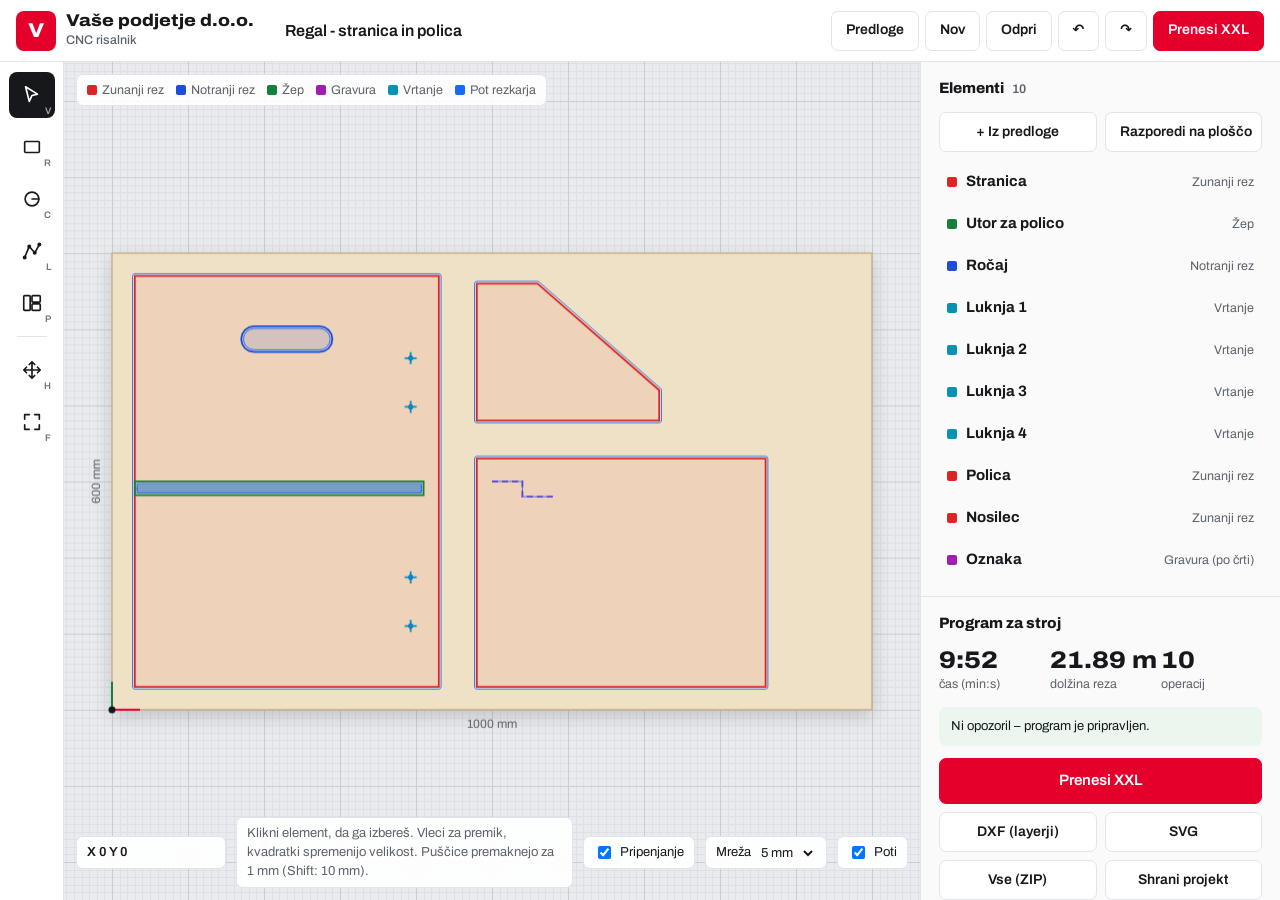
==== cnc-risalnik.html @ a8231465 "Prva verzija CNC risalnika" ====
<!DOCTYPE html>
<html lang="sl">
<head>
<meta charset="utf-8">
<meta name="viewport" content="width=device-width, initial-scale=1">
<title>CNC risalnik</title>
<link rel="preconnect" href="https://fonts.googleapis.com">
<link href="https://fonts.googleapis.com/css2?family=Archivo:wdth,wght@62..125,400..800&display=swap" rel="stylesheet">
<style>
/* VOICE: delavniško orodje – natančno, mirno, brez okraskov.
   IDEA: plošča iverala na mizi CNC stroja; kar nariše, gre naravnost v stroj.
   PICTURE: risalna miza sama – plošča, kosi v barvah operacij, modre poti rezkarja.
   COLOUR and TYPE: bela/grafit, brezov les za ploščo, en signalni poudarek (barva podjetja); Archivo.
   LAYOUT: glava z logotipom, levo orodja, sredina miza, desno mere in izvoz; pod 900px se panel zloži pod mizo. */
:root{color-scheme:light dark;
 --bg:light-dark(#ffffff,#141518);--ink:light-dark(#16181b,#eceef1);--mute:light-dark(#5d636b,#9aa1aa);
 --line:light-dark(#e2e4e8,#2a2d33);--panel:light-dark(#fafafa,#1b1d21);--field:light-dark(#fff,#111316);
 --bed:light-dark(#e9ebee,#202329);--grid:light-dark(#dde0e4,#272a30);--grid2:light-dark(#c9cdd3,#33373e);
 --sheet:light-dark(#efe1c6,#5a4c36);--sheet-edge:light-dark(#c9b38b,#8a7553);--path:light-dark(#1769ff,#5b9bff);
 --accent:#e4002b}
:root[data-theme=light]{color-scheme:light}:root[data-theme=dark]{color-scheme:dark}
*{box-sizing:border-box;min-width:0}
html,body{height:100%}
body{margin:0;background:var(--bg);color:var(--ink);font:15px/1.45 Archivo,system-ui,sans-serif;overflow:hidden}
button,input,select{font:inherit;color:inherit}
button{cursor:pointer}
:focus-visible{outline:2px solid var(--accent);outline-offset:2px}
.app{display:grid;grid-template:"top top top" auto "tools stage side" 1fr / 64px minmax(0,1fr) 360px;height:100dvh}
header{grid-area:top;display:flex;align-items:center;gap:14px;padding:10px 16px;border-bottom:1px solid var(--line);flex-wrap:wrap}
.brand{display:flex;align-items:center;gap:10px;margin-right:6px}
#logo{width:40px;height:40px;border-radius:8px;background:var(--accent);display:grid;place-items:center;overflow:hidden;flex:none}
#logo span{color:#fff;font-weight:800;font-size:20px;font-stretch:112%}
#logo img{width:100%;height:100%;object-fit:contain;background:#fff}
#cname{font-weight:800;font-stretch:112%;font-size:17px;line-height:1.1;white-space:nowrap}
.brand small{display:block;color:var(--mute);font-size:12.5px;font-weight:500;font-stretch:100%}
#pname{flex:1 1 220px;max-width:380px;border:1px solid transparent;background:transparent;border-radius:6px;padding:8px 10px;font-weight:600;font-size:16px}
#pname:hover,#pname:focus{border-color:var(--line);background:var(--field)}
.acts{display:flex;gap:6px;flex-wrap:wrap;margin-left:auto}
.btn,.ghost{min-height:40px;padding:0 14px;border-radius:7px;border:1px solid var(--line);background:var(--bg);font-weight:600;font-size:14px;white-space:nowrap}
.ghost:hover,.btn:hover{border-color:var(--mute)}
.primary{background:var(--accent);border-color:var(--accent);color:#fff}
.primary:hover{filter:brightness(1.08);border-color:var(--accent)}
.danger{color:light-dark(#c4001f,#ff7085)}
.tools{grid-area:tools;border-right:1px solid var(--line);display:flex;flex-direction:column;gap:6px;padding:10px 8px;align-items:center}
.tools button{width:46px;height:46px;border-radius:8px;border:1px solid transparent;background:transparent;display:grid;place-items:center;position:relative}
.tools button:hover{background:var(--panel);border-color:var(--line)}
.tools button[aria-pressed=true]{background:var(--ink);color:var(--bg)}
.tools svg{width:22px;height:22px;fill:none;stroke:currentColor;stroke-width:1.8;stroke-linecap:round;stroke-linejoin:round}
.tools kbd{position:absolute;right:3px;bottom:1px;font:600 9.5px Archivo,sans-serif;opacity:.6}
.tools hr{width:30px;border:0;border-top:1px solid var(--line);margin:4px 0}
.stage{grid-area:stage;position:relative;overflow:hidden;touch-action:none}
#cv{position:absolute;inset:0;display:block}
.status{position:absolute;left:12px;right:12px;bottom:12px;display:flex;gap:10px;align-items:center;flex-wrap:wrap;pointer-events:none}
.status>*{pointer-events:auto;background:color-mix(in srgb,var(--bg) 92%,transparent);border:1px solid var(--line);border-radius:7px;padding:6px 10px;font-size:13px;backdrop-filter:blur(6px)}
#xy{font-variant-numeric:tabular-nums;min-width:150px;font-weight:600}
#hint{flex:1 1 260px;color:var(--mute)}
.status label{display:flex;gap:6px;align-items:center;white-space:nowrap}
.status select{border:0;background:transparent;padding:0}
.legend{position:absolute;top:12px;left:12px;display:flex;gap:12px;flex-wrap:wrap;font-size:12.5px;color:var(--mute);background:color-mix(in srgb,var(--bg) 90%,transparent);border:1px solid var(--line);border-radius:7px;padding:6px 10px}
.legend i,.list i{display:inline-block;width:10px;height:10px;border-radius:2px;margin-right:5px;vertical-align:-1px}
aside{grid-area:side;border-left:1px solid var(--line);background:var(--panel);overflow-y:auto}
section{padding:16px 18px;border-bottom:1px solid var(--line)}
h2{font-size:15px;font-weight:800;margin:0 0 12px;display:flex;align-items:center;gap:8px}
h2 small{color:var(--mute);font-weight:600}
details>summary{cursor:pointer;font-weight:800;font-size:15px;list-style:none;display:flex;justify-content:space-between;min-height:28px;align-items:center}
details>summary::after{content:"+";font-weight:500;color:var(--mute);font-size:20px}
details[open]>summary::after{content:"−"}
details[open]>summary{margin-bottom:12px}
.grid2{display:grid;grid-template-columns:minmax(0,1fr) minmax(0,1fr);gap:8px 10px}
.f{display:grid;grid-template-columns:1fr auto;gap:3px 6px;align-items:center;font-size:13px;color:var(--mute)}
.f span{grid-column:1/-1}
.f input,.f select{width:100%;min-height:40px;border:1px solid var(--line);border-radius:6px;background:var(--field);padding:6px 8px;font-size:16px;font-variant-numeric:tabular-nums;color:var(--ink)}
.f em{font-style:normal;font-size:12px;white-space:nowrap}
.f.wide{grid-template-columns:1fr;margin-top:10px}
.chk{display:flex;gap:8px;align-items:center;margin-top:10px;font-size:14px;min-height:32px}
.chk input{width:18px;height:18px;accent-color:var(--accent)}
.note{font-size:13px;color:var(--mute);margin:10px 0 0}
.row{display:flex;gap:8px;margin-top:14px}.row>*{flex:1}
.name{flex:1;border:1px solid var(--line);border-radius:6px;padding:6px 8px;font-weight:700;font-size:16px;background:var(--field)}
.back{width:36px;height:36px;border:1px solid var(--line);border-radius:6px;background:var(--bg);flex:none}
.list{list-style:none;margin:0;padding:0;display:grid;gap:2px}
.list button{width:100%;display:grid;grid-template-columns:auto 1fr auto;align-items:center;gap:4px;text-align:left;border:0;background:transparent;padding:9px 8px;border-radius:6px;min-height:40px}
.list button:hover{background:var(--bg)}
.list span{font-size:12.5px;color:var(--mute)}
.list .empty{color:var(--mute);font-size:14px;padding:8px}
.pts{display:grid;gap:5px;grid-column:1/-1}
.pt{display:grid;grid-template-columns:22px 1fr 1fr 32px;gap:6px;align-items:center;font-size:12.5px;color:var(--mute)}
.pt input{min-height:36px;border:1px solid var(--line);border-radius:6px;padding:4px 6px;background:var(--field);font-size:15px;width:100%}
.pt .x{height:36px;border:1px solid var(--line);border-radius:6px;background:var(--bg)}
.pts+.chk{grid-column:1/-1}
.kpi{display:grid;grid-template-columns:repeat(3,minmax(0,1fr));gap:10px;margin-bottom:12px}
.kpi b{display:block;font-size:24px;font-weight:800;font-stretch:112%;font-variant-numeric:tabular-nums;line-height:1.1;white-space:nowrap}
.kpi span{font-size:12.5px;color:var(--mute)}
.warn{margin:0 0 12px;padding:10px 12px 10px 28px;border-radius:7px;background:light-dark(#fff4e5,#3a2a12);font-size:13px}
.warn.good{background:light-dark(#eaf6ee,#13291b);list-style:none;padding-left:12px}
.dl{display:grid;grid-template-columns:1fr 1fr;gap:8px}
.dl .primary{grid-column:1/-1;min-height:46px;font-size:15px}
pre{margin:10px 0 0;max-height:260px;overflow:auto;background:var(--field);border:1px solid var(--line);border-radius:6px;padding:10px;font:12.5px/1.45 ui-monospace,SFMono-Regular,Menlo,monospace}
.gh{display:flex;justify-content:space-between;align-items:center;gap:8px;margin-top:12px;font-size:13px;color:var(--mute)}
.gh .ghost{min-height:34px}
.color{width:100%;height:40px;border:1px solid var(--line);border-radius:6px;padding:2px;background:var(--field)}
.file{font-size:13px}
#toast{position:fixed;left:50%;bottom:24px;transform:translate(-50%,20px);background:var(--ink);color:var(--bg);padding:10px 16px;border-radius:8px;font-weight:600;opacity:0;transition:.2s;pointer-events:none;z-index:9;max-width:90vw}
#toast.on{opacity:1;transform:translate(-50%,0)}
@media(prefers-reduced-motion:reduce){#toast{transition:none}}
.perpart{margin-top:12px;padding-top:12px;border-top:1px dashed var(--line)}.perpart .ghost{width:100%}
.sample{font-size:12.5px;color:var(--mute);margin:8px 0 0}
.grp{display:flex;gap:10px;align-items:center;background:var(--bg);border:1px solid var(--line);border-radius:7px;padding:8px 10px;margin:-2px 0 12px;font-size:13px;color:var(--mute)}
.grp b{color:var(--ink)}.grp .ghost{min-height:34px;flex:none}
.xxl{margin-top:12px;padding-top:12px;border-top:1px dashed var(--line)}
.sub{font-size:13px;font-weight:700;margin:12px 0 6px}
.drills{display:grid;grid-template-columns:1fr 1fr 1.3fr .8fr 32px;gap:5px;align-items:center;font-size:12px;color:var(--mute)}
.drills input{min-height:36px;border:1px solid var(--line);border-radius:6px;padding:4px 6px;background:var(--field);font-size:15px;width:100%}
.drills .x{height:36px;border:1px solid var(--line);border-radius:6px;background:var(--bg)}
.small{min-height:34px;margin-top:8px;font-size:13px}
textarea{width:100%;border:1px solid var(--line);border-radius:6px;background:var(--field);padding:8px;font:13px/1.4 ui-monospace,Menlo,monospace;color:var(--ink);resize:vertical}
dialog{width:min(1120px,96vw);max-height:92dvh;border:1px solid var(--line);border-radius:12px;padding:0;background:var(--bg);color:var(--ink);overflow:hidden;display:none;flex-direction:column}
dialog[open]{display:flex}
dialog::backdrop{background:rgba(10,12,16,.45)}
.tplhead,.tplfoot{display:flex;align-items:center;gap:14px;padding:14px 18px;border-bottom:1px solid var(--line);flex-wrap:wrap}
.tplhead h2{margin:0;flex:1;font-size:19px}
.tplfoot{border-bottom:0;border-top:1px solid var(--line)}.tplfoot .primary{margin-left:auto;min-height:44px}
.tplbody{display:grid;grid-template-columns:240px minmax(0,1fr) minmax(0,1.1fr);overflow:auto;flex:1}
#tpl-list{border-right:1px solid var(--line);padding:10px;display:grid;gap:4px;align-content:start}
#tpl-list button{text-align:left;border:1px solid transparent;background:transparent;border-radius:8px;padding:10px;display:grid;gap:2px}
#tpl-list button span{font-size:12.5px;color:var(--mute);line-height:1.35}
#tpl-list button[aria-pressed=true]{background:var(--panel);border-color:var(--line);box-shadow:inset 3px 0 0 var(--accent)}
#tpl-form{padding:16px 18px;border-right:1px solid var(--line)}
#tpl-form h3{margin:0 0 4px;font-size:17px}
.tplprev{padding:16px 18px;background:var(--bed)}
#tpl-svg{width:100%;height:260px;display:block}
.parts{list-style:none;margin:10px 0 0;padding:0;display:grid;gap:4px;font-size:13.5px}
.parts li{display:flex;justify-content:space-between;gap:10px;border-bottom:1px solid var(--line);padding:4px 0}
.parts span{color:var(--mute);font-variant-numeric:tabular-nums;white-space:nowrap}
.tnotes{margin:10px 0 0;padding-left:18px;font-size:13px;color:var(--mute)}
@media(max-width:900px){.tplbody{grid-template-columns:minmax(0,1fr)}#tpl-list{border-right:0;border-bottom:1px solid var(--line);grid-template-columns:repeat(auto-fill,minmax(160px,1fr))}#tpl-form{border-right:0}}
@media(max-width:900px){
 body{overflow:auto}
 .app{grid-template:"top" auto "tools" auto "stage" 70vh "side" auto / minmax(0,1fr);height:auto}
 .tools{flex-direction:row;border-right:0;border-bottom:1px solid var(--line);justify-content:center;flex-wrap:wrap}
 .tools hr{width:1px;height:30px;border:0;border-left:1px solid var(--line);margin:0 4px}
 aside{border-left:0;border-top:1px solid var(--line);overflow:visible}
 #hint{display:none}
 .acts{margin-left:0}
}
</style>
</head>
<body>
<div class="app">
<header>
  <div class="brand"><div id="logo"></div><div><div id="cname"></div><small>CNC risalnik</small></div></div>
  <input id="pname" aria-label="Ime projekta">
  <div class="acts">
    <button class="ghost" id="tpl-open">Predloge</button>
    <button class="ghost" id="new">Nov</button>
    <button class="ghost" id="open">Odpri</button>
    <button class="ghost" id="undo" aria-label="Razveljavi">↶</button>
    <button class="ghost" id="redo" aria-label="Ponovi">↷</button>
    <button class="btn primary" id="dl-nc">Prenesi G-kodo</button>
  </div>
  <input type="file" id="file" accept=".json,application/json" hidden>
</header>

<nav class="tools" aria-label="Orodja za risanje">
  <button data-tool="select" title="Izberi in premakni (V)" aria-label="Izberi"><svg viewBox="0 0 24 24"><path d="M5 3l13 8-6 1.5L9 19z"/></svg><kbd>V</kbd></button>
  <button data-tool="rect" title="Pravokotnik (R)" aria-label="Pravokotnik"><svg viewBox="0 0 24 24"><rect x="4" y="6" width="16" height="12" rx="1"/></svg><kbd>R</kbd></button>
  <button data-tool="circle" title="Krog / luknja (C)" aria-label="Krog"><svg viewBox="0 0 24 24"><circle cx="12" cy="12" r="7.5"/><path d="M12 12h7.5"/></svg><kbd>C</kbd></button>
  <button data-tool="poly" title="Črta in oblika (L)" aria-label="Črta in oblika"><svg viewBox="0 0 24 24"><path d="M4 19l5-12 6 7 5-9"/><circle cx="4" cy="19" r="1.3"/><circle cx="9" cy="7" r="1.3"/><circle cx="15" cy="14" r="1.3"/><circle cx="20" cy="5" r="1.3"/></svg><kbd>L</kbd></button>
  <button id="tpl-open3" title="Kos iz predloge" aria-label="Kos iz predloge"><svg viewBox="0 0 24 24"><rect x="3" y="4" width="7" height="16" rx="1"/><rect x="12" y="4" width="9" height="7" rx="1"/><rect x="12" y="13" width="9" height="7" rx="1"/></svg><kbd>P</kbd></button>
  <hr>
  <button data-tool="pan" title="Premik pogleda (H, ali drži preslednico)" aria-label="Premik pogleda"><svg viewBox="0 0 24 24"><path d="M12 3v18M3 12h18M12 3l-3 3M12 3l3 3M12 21l-3-3M12 21l3-3M3 12l3-3M3 12l3 3M21 12l-3-3M21 12l-3 3"/></svg><kbd>H</kbd></button>
  <button id="fit" title="Prilagodi pogled (F)" aria-label="Prilagodi pogled"><svg viewBox="0 0 24 24"><path d="M4 9V4h5M20 9V4h-5M4 15v5h5M20 15v5h-5"/></svg><kbd>F</kbd></button>
</nav>

<main class="stage">
  <canvas id="cv" aria-label="Risalna miza: plošča materiala z narisanimi kosi"></canvas>
  <div class="legend"><span><i style="background:#dc2626"></i>Zunanji rez</span><span><i style="background:#1d4ed8"></i>Notranji rez</span><span><i style="background:#15803d"></i>Žep</span><span><i style="background:#a21caf"></i>Gravura</span><span><i style="background:#0891b2"></i>Vrtanje</span><span><i style="background:var(--path)"></i>Pot rezkarja</span></div>
  <div class="status">
    <span id="xy">X 0  Y 0</span>
    <span id="hint"></span>
    <label><input type="checkbox" id="snap" checked> Pripenjanje</label>
    <label>Mreža <select id="gridsel"><option value="1">1 mm</option><option value="5" selected>5 mm</option><option value="10">10 mm</option><option value="50">50 mm</option></select></label>
    <label><input type="checkbox" id="paths" checked> Poti</label>
  </div>
</main>

<aside>
  <section id="selbox"></section>
  <section>
    <h2>Program za stroj</h2>
    <div class="kpi"><div><b id="time">–</b><span>čas (min:s)</span></div><div><b id="len">–</b><span>dolžina reza</span></div><div><b id="nops">–</b><span>operacij</span></div></div>
    <ul id="warn" class="warn"></ul>
    <div class="dl">
      <button class="btn primary" id="dl-nc2">Prenesi G-kodo</button>
      <button class="ghost" id="dl-dxf">DXF (layerji)</button>
      <button class="ghost" id="dl-svg">SVG</button>
      <button class="ghost" id="dl-zip">Vse (ZIP)</button>
      <button class="ghost" id="dl-json">Shrani projekt</button>
    </div>
    <div class="perpart">
      <button class="ghost" id="dl-parts">Vsak kos svoj program (ZIP)</button>
      <label class="chk"><input type="checkbox" id="with-outline"> Tudi rezkaj obris kosa</label>
      <p class="note">Za delo na podstavkih: kos je že razrezan na žagi, program ima mere kosa (DX, DY) in samo vrtine, utore, žepe.</p>
    </div>
    <details><summary id="gsum">Predogled G-kode</summary>
      <div class="gh"><span id="gclines"></span><button class="ghost" id="copy">Kopiraj</button></div>
      <pre id="gcode"></pre>
    </details>
  </section>
  <section><details open><summary>Material in orodje</summary><div id="setbox"></div></details></section>
  <section><details><summary>Blagovna znamka</summary>
    <div class="grid2">
      <label class="f wide" style="grid-column:1/-1"><span>Ime podjetja</span><input id="b-name"></label>
      <label class="f"><span>Barva</span><input id="b-acc" type="color" class="color"></label>
      <label class="f"><span>Logotip (PNG/SVG)</span><input id="b-logo" type="file" accept="image/*" class="file"></label>
    </div>
    <div class="row"><button class="ghost" id="b-reset">Ponastavi znamko</button><button class="ghost" id="sample">Naloži vzorec</button></div>
    <p class="sample">Vzorčni projekt (regal) je izmišljen, za preizkus.</p>
  </details></section>
</aside>
</div>
<dialog id="tpl" aria-labelledby="tpl-h">
  <div class="tplhead"><h2 id="tpl-h">Kos iz predloge</h2><button type="button" class="ghost" id="tpl-close">Zapri</button></div>
  <div class="tplbody">
    <nav id="tpl-list" aria-label="Predloge"></nav>
    <div id="tpl-form"></div>
    <div class="tplprev"><svg id="tpl-svg" role="img" aria-label="Predogled kosov"></svg><ul id="tpl-parts" class="parts"></ul><ul id="tpl-notes" class="tnotes"></ul></div>
  </div>
  <div class="tplfoot">
    <label class="chk"><input type="checkbox" id="tpl-rot"> Dovoli zasuk kosov za 90° (ne upošteva smeri letnic)</label>
    <label class="chk"><input type="checkbox" id="tpl-clear"> Najprej pobriši ploščo</label>
    <button type="button" class="btn primary" id="tpl-add">Dodaj na ploščo</button>
  </div>
</dialog>
<div id="toast" role="status"></div>
<script>
/* ===== CNC jedro: geometrija, odmik orodja, poti, G-koda, DXF, SVG =====
   Enote: mm. Koordinatni sistem: X desno, Y gor, izhodišče = spodnji levi kot plošče,
   Z0 = zgornja ploskev materiala. */
const CNC = (() => {
  const TAU = Math.PI * 2;
  const fmt = n => { const v = Math.abs(n) < 5e-4 ? 0 : n; return (+v.toFixed(3)).toString(); };
  const ascii = t => String(t).normalize('NFD').replace(/[\u0300-\u036f]/g, '').replace(/[^\x20-\x7e]/g, '').replace(/[()]/g, '');
  const dist = (a, b) => Math.hypot(b.x - a.x, b.y - a.y);

  function area(pts) {
    let a = 0;
    for (let i = 0; i < pts.length; i++) { const p = pts[i], q = pts[(i + 1) % pts.length]; a += p.x * q.y - q.x * p.y; }
    return a / 2;
  }
  function cleanPts(pts, closed) {
    const out = [];
    for (const p of pts) if (!out.length || dist(out[out.length - 1], p) > 1e-6) out.push({ x: p.x, y: p.y });
    if (closed && out.length > 1 && dist(out[0], out[out.length - 1]) < 1e-6) out.pop();
    return out;
  }

  /* Pot: {start:{x,y}, segs:[{t:'L',x,y} | {t:'A',x,y,cx,cy,cw}], closed} */
  function rectPath(x, y, w, h, r) {
    r = Math.max(0, Math.min(r || 0, w / 2, h / 2));
    if (r < 1e-6) return { start: { x, y }, closed: true, segs: [
      { t: 'L', x: x + w, y }, { t: 'L', x: x + w, y: y + h }, { t: 'L', x, y: y + h }, { t: 'L', x, y }] };
    const s = [];
    const L = (px, py) => s.push({ t: 'L', x: px, y: py });
    const A = (px, py, cx, cy) => s.push({ t: 'A', x: px, y: py, cx, cy, cw: false });
    L(x + w - r, y); A(x + w, y + r, x + w - r, y + r);
    L(x + w, y + h - r); A(x + w - r, y + h, x + w - r, y + h - r);
    L(x + r, y + h); A(x, y + h - r, x + r, y + h - r);
    L(x, y + r); A(x + r, y, x + r, y + r);
    return { start: { x: x + r, y }, closed: true, segs: s };
  }
  function circlePath(cx, cy, r) {
    return { start: { x: cx + r, y: cy }, closed: true, segs: [
      { t: 'A', x: cx - r, y: cy, cx, cy, cw: false }, { t: 'A', x: cx + r, y: cy, cx, cy, cw: false }] };
  }
  function polyPath(pts, closed) {
    pts = cleanPts(pts, closed);
    if (closed && area(pts) < 0) pts = pts.slice().reverse();
    const segs = pts.slice(1).map(p => ({ t: 'L', x: p.x, y: p.y }));
    if (closed) segs.push({ t: 'L', x: pts[0].x, y: pts[0].y });
    return { start: { ...pts[0] }, closed, segs };
  }
  function shapePath(s) {
    if (s.type === 'rect') return rectPath(s.x, s.y, s.w, s.h, s.r);
    if (s.type === 'circle') return circlePath(s.cx, s.cy, s.r);
    return polyPath(s.pts, s.closed);
  }
  const isClosed = s => s.type !== 'poly' || !!s.closed;

  /* Odmik zaprtega poligona (CCW). d>0 navzven, d<0 navznoter.
     Kjer nastane vrzel → lok okoli oglišča, kjer prekrivanje → presečišče. */
  function polygonOffset(ptsIn, d) {
    let pts = cleanPts(ptsIn, true);
    if (pts.length < 3) return { ok: false };
    if (area(pts) < 0) pts = pts.slice().reverse();
    const n = pts.length, E = [];
    for (let i = 0; i < n; i++) {
      const p = pts[i], q = pts[(i + 1) % n], len = dist(p, q);
      const u = { x: (q.x - p.x) / len, y: (q.y - p.y) / len }, nr = { x: u.y, y: -u.x };
      E.push({ u, a: { x: p.x + nr.x * d, y: p.y + nr.y * d }, b: { x: q.x + nr.x * d, y: q.y + nr.y * d } });
    }
    const corners = [];
    for (let i = 0; i < n; i++) {
      const e0 = E[(i - 1 + n) % n], e1 = E[i];
      const cr = e0.u.x * e1.u.y - e0.u.y * e1.u.x, dot = e0.u.x * e1.u.x + e0.u.y * e1.u.y;
      if (Math.abs(cr) < 1e-9 && dot > 0) { corners.push({ first: e1.a, last: e1.a }); continue; }
      const convex = cr >= 0, gap = (convex && d > 0) || (!convex && d < 0);
      if (gap) corners.push({ first: e0.b, last: e1.a, arc: { cx: pts[i].x, cy: pts[i].y, cw: d < 0 } });
      else {
        const den = e0.u.x * e1.u.y - e0.u.y * e1.u.x;
        const t = ((e1.a.x - e0.a.x) * e1.u.y - (e1.a.y - e0.a.y) * e1.u.x) / den;
        const p = { x: e0.a.x + e0.u.x * t, y: e0.a.y + e0.u.y * t };
        corners.push({ first: p, last: p });
      }
    }
    let ok = true;
    for (let i = 0; i < n; i++) {
      const a = corners[i].last, b = corners[(i + 1) % n].first;
      if ((b.x - a.x) * E[i].u.x + (b.y - a.y) * E[i].u.y < -1e-6) ok = false;
    }
    const c0 = corners[0], segs = [];
    if (c0.arc) segs.push({ t: 'A', x: c0.last.x, y: c0.last.y, ...c0.arc });
    for (let i = 1; i < n; i++) {
      const c = corners[i];
      segs.push({ t: 'L', x: c.first.x, y: c.first.y });
      if (c.arc) segs.push({ t: 'A', x: c.last.x, y: c.last.y, ...c.arc });
    }
    segs.push({ t: 'L', x: c0.first.x, y: c0.first.y });
    const path = { start: { ...c0.first }, closed: true, segs: segs.filter((g, i) => {
      const prev = i ? segs[i - 1] : c0.first; return dist(prev, g) > 1e-7; }) };
    if (ok) { const a2 = area(pathToPoints(path, 0.05)); if (d < 0 && a2 <= 1e-6) ok = false; }
    return { ok, path };
  }

  function offsetShape(s, d) {
    if (s.type === 'rect') {
      const w = s.w + 2 * d, h = s.h + 2 * d;
      if (w < 0.01 || h < 0.01) return { ok: false };
      const rc = Math.max(0, Math.min(s.r || 0, s.w / 2, s.h / 2));
      const nr = rc > 0 ? Math.max(0, rc + d) : Math.max(0, d);
      return { ok: true, path: rectPath(s.x - d, s.y - d, w, h, nr) };
    }
    if (s.type === 'circle') {
      const r = s.r + d; if (r < 0.01) return { ok: false };
      return { ok: true, path: circlePath(s.cx, s.cy, r) };
    }
    return polygonOffset(s.pts, d);
  }

  function arcSweep(from, g) {
    const a0 = Math.atan2(from.y - g.cy, from.x - g.cx), a1 = Math.atan2(g.y - g.cy, g.x - g.cx);
    let sw = g.cw ? a0 - a1 : a1 - a0;
    while (sw <= 1e-9) sw += TAU;
    while (sw > TAU + 1e-9) sw -= TAU;
    return { a0, sw, r: Math.hypot(from.x - g.cx, from.y - g.cy) };
  }
  function pathToPoints(path, tol = 0.1) {
    const out = [{ ...path.start }]; let cur = path.start;
    for (const g of path.segs) {
      if (g.t === 'L') out.push({ x: g.x, y: g.y });
      else {
        const { a0, sw, r } = arcSweep(cur, g);
        const step = r > tol ? 2 * Math.acos(1 - tol / r) : sw;
        const n = Math.max(2, Math.ceil(sw / step)), dir = g.cw ? -1 : 1;
        for (let k = 1; k < n; k++) { const a = a0 + dir * sw * k / n; out.push({ x: g.cx + r * Math.cos(a), y: g.cy + r * Math.sin(a) }); }
        out.push({ x: g.x, y: g.y });
      }
      cur = g;
    }
    if (path.closed && out.length > 1 && dist(out[0], out[out.length - 1]) < 1e-6) out.pop();
    return out;
  }
  function pathLength(path) {
    let L = 0, cur = path.start;
    for (const g of path.segs) { L += g.t === 'L' ? dist(cur, g) : (() => { const a = arcSweep(cur, g); return a.r * a.sw; })(); cur = g; }
    return L;
  }
  function reversePath(path) {
    const P = [path.start, ...path.segs];
    const segs = [];
    for (let i = path.segs.length - 1; i >= 0; i--) {
      const g = path.segs[i], to = P[i];
      segs.push(g.t === 'L' ? { t: 'L', x: to.x, y: to.y } : { t: 'A', x: to.x, y: to.y, cx: g.cx, cy: g.cy, cw: !g.cw });
    }
    const last = P[P.length - 1];
    return { start: { x: last.x, y: last.y }, closed: path.closed, segs };
  }
  function pointInPoly(p, poly) {
    let c = false;
    for (let i = 0, j = poly.length - 1; i < poly.length; j = i++) {
      const a = poly[i], b = poly[j];
      if ((a.y > p.y) !== (b.y > p.y) && p.x < (b.x - a.x) * (p.y - a.y) / (b.y - a.y) + a.x) c = !c;
    }
    return c;
  }
  function bounds(pts) {
    let x0 = Infinity, y0 = Infinity, x1 = -Infinity, y1 = -Infinity;
    for (const p of pts) { x0 = Math.min(x0, p.x); y0 = Math.min(y0, p.y); x1 = Math.max(x1, p.x); y1 = Math.max(y1, p.y); }
    return { x0, y0, x1, y1 };
  }
  function shapeBounds(s) { return bounds(pathToPoints(shapePath(s), 0.2)); }

  /* Žep: končni obris + cik-cak polnjenje */
  function pocket(s, tool, stepoverFrac) {
    const r = tool.d / 2, inner = offsetShape(s, -r);
    if (!inner.ok) return { ok: false };
    const poly = pathToPoints(inner.path, 0.05), b = bounds(poly);
    const step = Math.max(0.05, tool.d * stepoverFrac), strokes = [];
    let active = [], row = 0;
    const nearEdge = p => { for (let i = 0, j = poly.length - 1; i < poly.length; j = i++) { const a = poly[j], c = poly[i], dx = c.x - a.x, dy = c.y - a.y;
      let t = ((p.x - a.x) * dx + (p.y - a.y) * dy) / ((dx * dx + dy * dy) || 1); t = Math.max(0, Math.min(1, t));
      if (Math.hypot(p.x - a.x - t * dx, p.y - a.y - t * dy) < 0.02) return true; } return false; };
    const okJoin = (a, c) => [0.2, 0.4, 0.6, 0.8].every(t => { const p = { x: a.x + (c.x - a.x) * t, y: a.y + (c.y - a.y) * t }; return pointInPoly(p, poly) || nearEdge(p); });
    for (let y = b.y0 + step * 0.5; y < b.y1 - 1e-6; y += step, row++) {
      const xs = [];
      for (let i = 0, j = poly.length - 1; i < poly.length; j = i++) {
        const a = poly[i], c = poly[j];
        if ((a.y > y) !== (c.y > y)) xs.push(a.x + (y - a.y) * (c.x - a.x) / (c.y - a.y));
      }
      xs.sort((p, q) => p - q);
      const iv = [];
      for (let k = 0; k + 1 < xs.length; k += 2) if (xs[k + 1] - xs[k] > 1e-4) iv.push([xs[k], xs[k + 1]]);
      const rev = row % 2 === 1, next = [], usedS = new Set(), segOf = [], pairs = [];
      iv.forEach(([x0, x1], k) => {
        segOf[k] = rev ? [{ x: x1, y }, { x: x0, y }] : [{ x: x0, y }, { x: x1, y }];
        active.forEach(st => {
          if (st.x1 < x0 || st.x0 > x1) return;
          const e = st.pts[st.pts.length - 1];
          pairs.push({ st, k, d: Math.hypot(e.x - segOf[k][0].x, e.y - segOf[k][0].y) });
        });
      });
      pairs.sort((p, q) => p.d - q.d);
      const taken = new Map();
      for (const p of pairs) {
        if (usedS.has(p.st) || taken.has(p.k)) continue;
        if (!okJoin(p.st.pts[p.st.pts.length - 1], segOf[p.k][0])) continue;
        usedS.add(p.st); taken.set(p.k, p.st);
      }
      const order = iv.map((_, k) => k); if (rev) order.reverse();
      for (const k of order) {
        const [x0, x1] = iv[k], sg = segOf[k], st0 = taken.get(k);
        if (st0) { st0.pts.push(...sg); st0.x0 = x0; st0.x1 = x1; next.push(st0); }
        else { const st = { pts: sg.slice(), x0, x1 }; strokes.push(st); next.push(st); }
      }
      active = next;
    }
    return { ok: true, strokes: strokes.map(st => st.pts), contour: inner.path };
  }

  function depthLevels(depth, stepdown) {
    const n = Math.max(1, Math.ceil(depth / Math.max(0.05, stepdown) - 1e-9));
    return Array.from({ length: n }, (_, i) => -depth * (i + 1) / n);
  }

  const OPS = {
    drill:   { label: 'Vrtanje',      order: 0, layer: 'VRTANJE',      aci: 4, color: '#0891b2' },
    engrave: { label: 'Gravura (po črti)', order: 1, layer: 'GRAVURA', aci: 6, color: '#a21caf' },
    pocket:  { label: 'Žep',           order: 2, layer: 'ZEP',          aci: 3, color: '#15803d' },
    inside:  { label: 'Notranji rez',  order: 3, layer: 'NOTRANJI_REZ', aci: 5, color: '#1d4ed8' },
    outside: { label: 'Zunanji rez',   order: 4, layer: 'ZUNANJI_REZ',  aci: 1, color: '#dc2626' },
  };
  function allowedOps(s) {
    if (!isClosed(s)) return ['engrave'];
    if (s.type === 'circle') return ['outside', 'inside', 'pocket', 'engrave', 'drill'];
    return ['outside', 'inside', 'pocket', 'engrave'];
  }
  function shapeDepth(doc, s) { return s.through && s.op !== 'engrave' && s.op !== 'pocket' ? doc.sheet.t + doc.cut.overcut : s.depth; }

  const POSTS = {
    grbl: { name: 'GRBL / grblHAL', ext: 'nc',
      head: c => ['G21 G90 G17 G94', `G0 Z${fmt(c.safeZ)}`, `M3 S${c.rpm}`, 'G4 P3'],
      foot: c => [`G0 Z${fmt(c.safeZ)}`, 'M5', 'G0 X0 Y0', 'M30'] },
    mach3: { name: 'Mach3 / Mach4', ext: 'tap',
      head: c => ['G21 G90 G17 G40 G49 G80', 'T1 M6', `G0 Z${fmt(c.safeZ)}`, `S${c.rpm} M3`, 'G4 P3'],
      foot: c => [`G0 Z${fmt(c.safeZ)}`, 'M5', 'G0 X0 Y0', 'M30'] },
    linuxcnc: { name: 'LinuxCNC', ext: 'ngc', pct: true,
      head: c => ['G21 G90 G17 G40 G49 G64 P0.02', 'T1 M6', `G0 Z${fmt(c.safeZ)}`, `S${c.rpm} M3`, 'G4 P3'],
      foot: c => [`G0 Z${fmt(c.safeZ)}`, 'M5', 'G0 X0 Y0', 'M2'] },
    xilog: { name: 'SCM Xilog Plus (.xxl)', ext: 'xxl' },
    iso: { name: 'ISO / Fanuc (s številkami vrstic)', ext: 'nc', pct: true, numbers: true, prog: 'O0001',
      head: c => ['G21 G90 G17 G40 G49 G80', 'T1 M6', `G0 Z${fmt(c.safeZ)}`, `S${c.rpm} M3`, 'G4 P3'],
      foot: c => [`G0 Z${fmt(c.safeZ)}`, 'M5', 'G0 X0 Y0', 'M30'] },
  };

  /* ---- Izhodni "zapisovalniki": G-koda in Xilog (XXL) imata isti vmesnik ---- */
  function gcodeWriter(doc, post) {
    const T = doc.tool, C = doc.cut, out = [];
    let pos = { x: 0, y: 0, z: C.safeZ };
    return {
      out, pos: () => pos,
      begin() {
        if (post.pct) out.push('%'); if (post.prog) out.push(post.prog);
        out.push(`(${ascii(doc.company || 'CNC')} - ${ascii(doc.name || 'projekt')})`);
        out.push(`(Plosca ${fmt(doc.sheet.w)} x ${fmt(doc.sheet.h)} x ${fmt(doc.sheet.t)} mm, X0 Y0 = spodnji levi kot, Z0 = vrh materiala)`);
        out.push(`(Orodje: rezkar fi ${fmt(T.d)} mm, ${T.rpm} obr/min, F${T.feed}, potop F${T.plunge})`);
        out.push(...post.head({ ...C, rpm: T.rpm }));
      },
      comment: t => out.push(`(${ascii(t)})`),
      travel(x, y) { if (pos.z < C.safeZ - 1e-6) { out.push(`G0 Z${fmt(C.safeZ)}`); pos.z = C.safeZ; } out.push(`G0 X${fmt(x)} Y${fmt(y)}`); out.push(`G0 Z${fmt(C.clearZ)}`); pos = { x, y, z: C.clearZ }; },
      plunge(z) { out.push(`G1 Z${fmt(z)} F${T.plunge}`); pos.z = z; },
      line(x, y) { out.push(`G1 X${fmt(x)} Y${fmt(y)} F${T.feed}`); pos.x = x; pos.y = y; },
      arc(g) { out.push(`${g.cw ? 'G2' : 'G3'} X${fmt(g.x)} Y${fmt(g.y)} I${fmt(g.cx - pos.x)} J${fmt(g.cy - pos.y)} F${T.feed}`); pos.x = g.x; pos.y = g.y; },
      lift() { out.push(`G0 Z${fmt(C.clearZ)}`); pos.z = C.clearZ; },
      drillBit: () => null,
      finish() {
        out.push(...post.foot(C));
        let body = out;
        if (post.numbers) { let n = 0; body = body.map(l => (l === '%' || l === post.prog || l.startsWith('(')) ? l : `N${(n += 10)} ${l}`); }
        if (post.pct) body.push('%');
        return body.join('\n') + '\n';
      },
    };
  }
  /* Xilog Plus (SCM): Y je obrnjen (Y=0 spodnji rob, pozitivno navzdol),
     rezkanje: XG0 (začetek profila), XL2P (premica), XAR2 (lok z r in G=2/3); vrtanje: B. */
  function xilogWriter(doc) {
    const T = doc.tool, X = doc.xxl, out = [];
    let pos = { x: 0, y: 0, z: doc.cut.safeZ }, open = false, startPt = null, firstFeed = true;
    const Y = y => fmt(-y);
    return {
      out, pos: () => pos,
      begin() {
        out.push(X.header.replace(/\{DX\}/g, fmt(doc.sheet.w)).replace(/\{DY\}/g, fmt(doc.sheet.h)).replace(/\{DZ\}/g, fmt(doc.sheet.t)));
        out.push(`;${ascii(doc.company || 'CNC')} - ${ascii(doc.name || 'projekt')}`);
        out.push(`;Rezkar fi ${fmt(T.d)} = T${X.routerT}, Y=0 spodnji rob, Y pozitivno navzdol, Z v material`);
      },
      comment: t => out.push(`;${ascii(t)}`),
      travel(x, y) { open = false; startPt = { x, y }; pos = { x, y, z: doc.cut.clearZ }; },
      plunge(z) {
        if (!open) { out.push(`XG0 X=${fmt(startPt.x)} Y=${Y(startPt.y)} Z=${fmt(z)} T=${X.routerT} S=${T.rpm} V=${T.plunge}`); open = true; firstFeed = true; }
        else out.push(`XL2P Z=${fmt(z)}`);
        pos.z = z;
      },
      line(x, y) { out.push(`XL2P X=${fmt(x)} Y=${Y(y)}${firstFeed ? ` V=${T.feed}` : ''}`); firstFeed = false; pos.x = x; pos.y = y; },
      arc(g) { const r = Math.hypot(pos.x - g.cx, pos.y - g.cy);
        // zrcaljenje Y obrne smer loka
        out.push(`XAR2 X=${fmt(g.x)} Y=${Y(g.y)} r=${fmt(r)} G=${g.cw ? 3 : 2}${firstFeed ? ` V=${T.feed}` : ''}`); firstFeed = false; pos.x = g.x; pos.y = g.y; },
      lift() { open = false; pos.z = doc.cut.clearZ; },
      drillBit(d) { return (X.drills || []).find(b => Math.abs(b.d - d) < 0.01) || null; },
      drill(x, y, depth, b) { out.push(`B X=${fmt(x)} Y=${Y(y)} Z=${fmt(depth)} V=${b.V} S=${b.S} Q=0 R=1 x=0 y=0 D=2 G=1 T=${b.T}`); },
      finish() { return out.join('\r\n') + '\r\n'; },
    };
  }

  function generate(doc, format) {
    const T = doc.tool, C = doc.cut, r = T.d / 2, fmtKey = format || doc.post;
    const W = fmtKey === 'xilog' ? xilogWriter(doc) : gcodeWriter(doc, POSTS[fmtKey] || POSTS.grbl);
    const warnings = [], preview = [], st = { cut: 0, plunge: 0, rapid: 0, drills: 0 };
    const P = () => W.pos();
    const travel = (x, y) => { const p = P(); st.rapid += dist(p, { x, y }) + 2 * Math.abs(C.safeZ - C.clearZ); W.travel(x, y); };
    const plunge = z => { const p = P(); if (Math.abs(p.z - z) < 1e-6) return; st.plunge += Math.abs(p.z - z); W.plunge(z); };
    const line = (x, y) => { const d = dist(P(), { x, y }); if (d < 1e-6) return; st.cut += d; W.line(x, y); };
    const arc = g => { const a = arcSweep(P(), g); st.cut += a.r * a.sw; W.arc(g); };
    const runPath = p => { for (const g of p.segs) g.t === 'L' ? line(g.x, g.y) : arc(g); };
    const lift = () => { W.lift(); };

    function cutPathWithTabs(p, z, tabZ, tabs) {
      const pts = pathToPoints(p, 0.02), Ls = [0];
      for (let i = 1; i < pts.length; i++) Ls.push(Ls[i - 1] + dist(pts[i - 1], pts[i]));
      if (p.closed) { pts.push(pts[0]); Ls.push(Ls[Ls.length - 1] + dist(pts[pts.length - 2], pts[0])); }
      const total = Ls[Ls.length - 1], half = (C.tabW + T.d) / 2, iv = [];
      for (let k = 0; k < tabs; k++) { const c = total * (k + 0.5) / tabs; iv.push([c - half, c + half]); }
      const inTab = s => iv.some(([a, b]) => s > a && s < b);
      const cuts = new Set(Ls); iv.flat().forEach(s => { if (s > 0 && s < total) cuts.add(s); });
      const S = [...cuts].sort((a, b) => a - b);
      const at = s => { let i = 1; while (i < Ls.length - 1 && Ls[i] < s) i++; const t = (s - Ls[i - 1]) / ((Ls[i] - Ls[i - 1]) || 1);
        return { x: pts[i - 1].x + (pts[i].x - pts[i - 1].x) * t, y: pts[i - 1].y + (pts[i].y - pts[i - 1].y) * t }; };
      for (let k = 1; k < S.length; k++) {
        plunge(inTab((S[k - 1] + S[k]) / 2) ? Math.max(z, tabZ) : z);
        const q = at(S[k]); line(q.x, q.y);
      }
    }

    const list = doc.shapes.filter(s => !s.hidden).slice().sort((a, b) => OPS[a.op].order - OPS[b.op].order);
    W.begin();
    list.forEach(s => {
      let op = s.op;
      const depth = shapeDepth(doc, s), levels = depthLevels(depth, T.stepdown);
      const nm = s.name || `Element ${doc.shapes.indexOf(s) + 1}`;
      if (depth <= 0) { warnings.push(`${nm}: globina je 0.`); return; }
      if (depth > doc.sheet.t + C.overcut + 1e-6) warnings.push(`${nm}: globina ${fmt(depth)} mm je večja od debeline plošče.`);

      if (op === 'drill' && s.type === 'circle') {
        const d = s.r * 2, bit = W.drillBit(d);
        if (bit) { W.drill(s.cx, s.cy, depth, bit); st.drills++; preview.push({ kind: 'drill', x: s.cx, y: s.cy, r: d / 2 }); return; }
        if (d > T.d + 0.05) op = 'inside';
        else if (fmtKey === 'xilog') { warnings.push(`${nm}: ni svedra fi ${fmt(d)} in rezkar fi ${fmt(T.d)} je prevelik – luknja ni v programu.`); return; }
        else {
          if (d < T.d - 1e-6) warnings.push(`${nm}: luknja fi ${fmt(d)} je manjša od rezkarja fi ${fmt(T.d)}; izvrtana bo s fi ${fmt(T.d)}.`);
          W.comment(`${nm} - Vrtanje, globina ${fmt(depth)} mm`);
          travel(s.cx, s.cy); levels.forEach(z => { plunge(z); plunge(C.clearZ); }); lift();
          preview.push({ kind: 'drill', x: s.cx, y: s.cy, r }); return;
        }
      }
      W.comment(`${nm} - ${OPS[op].label}, globina ${fmt(depth)} mm`);
      if (op === 'engrave') {
        const p = shapePath(s);
        levels.forEach((z, i) => { if (i === 0 || !p.closed) { lift(); travel(p.start.x, p.start.y); } plunge(z); runPath(p); });
        lift(); preview.push({ kind: 'path', path: p, op }); return;
      }
      if (op === 'pocket') {
        const pk = pocket(s, T, C.stepover);
        if (!pk.ok) { warnings.push(`${nm}: rezkar fi ${fmt(T.d)} je prevelik za ta žep.`); return; }
        let contour = pk.contour; if (!C.climb) contour = reversePath(contour);
        levels.forEach(z => {
          pk.strokes.forEach(sk => { lift(); travel(sk[0].x, sk[0].y); plunge(z); sk.slice(1).forEach(q => line(q.x, q.y)); });
          lift(); travel(contour.start.x, contour.start.y); plunge(z); runPath(contour);
        });
        lift();
        pk.strokes.forEach(sk => preview.push({ kind: 'poly', pts: sk, op }));
        preview.push({ kind: 'path', path: contour, op }); return;
      }
      const off = offsetShape(s, op === 'outside' ? r : -r);
      if (!off.ok) { warnings.push(`${nm}: rezkar fi ${fmt(T.d)} je prevelik za to obliko (notranji rez).`); return; }
      let p = off.path;
      if (op === 'outside' ? C.climb : !C.climb) p = reversePath(p);
      const useTabs = op === 'outside' && s.through && C.tabs > 0 && C.tabH > 0;
      const tabZ = -(doc.sheet.t - C.tabH);
      if (useTabs && pathLength(p) < C.tabs * (C.tabW + T.d) * 1.5) warnings.push(`${nm}: kos je premajhen za ${C.tabs} mostičke.`);
      lift(); travel(p.start.x, p.start.y);
      levels.forEach(z => { if (useTabs && z < tabZ - 1e-6) cutPathWithTabs(p, z, tabZ, C.tabs); else { plunge(z); runPath(p); } });
      lift(); preview.push({ kind: 'path', path: p, op, tabs: useTabs ? C.tabs : 0 });
    });
    const code = W.finish();
    const minutes = st.cut / T.feed + st.plunge / T.plunge + st.rapid / 5000 + st.drills * 0.05;
    return { gcode: code, warnings, preview, stats: { ...st, minutes, ops: list.length } };
  }

  /* ---- DXF (R12, ASCII, mm) — en layer na operacijo + globino ---- */
  function layerName(doc, s) { return `${OPS[s.op].layer}_D${fmt(shapeDepth(doc, s)).replace('.', '_')}`; }
  function toDXF(doc) {
    const ents = [], layers = new Map([['PLOSCA', 8]]);
    const add = (...kv) => ents.push(...kv);
    const ang = (c, p) => { let a = Math.atan2(p.y - c.cy, p.x - c.cx) * 180 / Math.PI; return a < 0 ? a + 360 : a; };
    const sheet = rectPath(0, 0, doc.sheet.w, doc.sheet.h, 0);
    const emitPath = (p, layer) => {
      let cur = p.start;
      for (const g of p.segs) {
        if (g.t === 'L') add('0', 'LINE', '8', layer, '10', fmt(cur.x), '20', fmt(cur.y), '30', '0', '11', fmt(g.x), '21', fmt(g.y), '31', '0');
        else {
          const r = Math.hypot(cur.x - g.cx, cur.y - g.cy);
          const [sa, ea] = g.cw ? [ang(g, g), ang(g, cur)] : [ang(g, cur), ang(g, g)];
          add('0', 'ARC', '8', layer, '10', fmt(g.cx), '20', fmt(g.cy), '30', '0', '40', fmt(r), '50', fmt(sa), '51', fmt(ea));
        }
        cur = g;
      }
    };
    emitPath(sheet, 'PLOSCA');
    doc.shapes.filter(s => !s.hidden).forEach(s => {
      const L = layerName(doc, s); layers.set(L, OPS[s.op].aci);
      if (s.type === 'circle') add('0', 'CIRCLE', '8', L, '10', fmt(s.cx), '20', fmt(s.cy), '30', '0', '40', fmt(s.r));
      else emitPath(shapePath(s), L);
    });
    const out = ['0', 'SECTION', '2', 'HEADER', '9', '$ACADVER', '1', 'AC1009', '9', '$INSUNITS', '70', '4',
      '9', '$EXTMIN', '10', '0', '20', '0', '9', '$EXTMAX', '10', fmt(doc.sheet.w), '20', fmt(doc.sheet.h), '0', 'ENDSEC',
      '0', 'SECTION', '2', 'TABLES',
      '0', 'TABLE', '2', 'LTYPE', '70', '1', '0', 'LTYPE', '2', 'CONTINUOUS', '70', '0', '3', 'Solid line', '72', '65', '73', '0', '40', '0', '0', 'ENDTAB',
      '0', 'TABLE', '2', 'LAYER', '70', String(layers.size)];
    for (const [n, c] of layers) out.push('0', 'LAYER', '2', n, '70', '0', '62', String(c), '6', 'CONTINUOUS');
    out.push('0', 'ENDTAB', '0', 'ENDSEC', '0', 'SECTION', '2', 'ENTITIES', ...ents, '0', 'ENDSEC', '0', 'EOF');
    return out.join('\r\n') + '\r\n';
  }

  function pathToSVGd(p) {
    let d = `M${fmt(p.start.x)} ${fmt(p.start.y)}`, cur = p.start;
    for (const g of p.segs) {
      if (g.t === 'L') d += ` L${fmt(g.x)} ${fmt(g.y)}`;
      else { const a = arcSweep(cur, g); d += ` A${fmt(a.r)} ${fmt(a.r)} 0 ${a.sw > Math.PI ? 1 : 0} ${g.cw ? 0 : 1} ${fmt(g.x)} ${fmt(g.y)}`; }
      cur = g;
    }
    return d + (p.closed ? ' Z' : '');
  }
  function toSVG(doc) {
    const W = doc.sheet.w, H = doc.sheet.h;
    const body = doc.shapes.filter(s => !s.hidden).map(s =>
      `<path d="${pathToSVGd(shapePath(s))}" fill="none" stroke="${OPS[s.op].color}" stroke-width="0.3" data-op="${s.op}" data-depth="${fmt(shapeDepth(doc, s))}"/>`).join('\n  ');
    return `<?xml version="1.0" encoding="UTF-8"?>\n<svg xmlns="http://www.w3.org/2000/svg" width="${fmt(W)}mm" height="${fmt(H)}mm" viewBox="0 0 ${fmt(W)} ${fmt(H)}">\n<g transform="translate(0 ${fmt(H)}) scale(1 -1)">\n  <rect x="0" y="0" width="${fmt(W)}" height="${fmt(H)}" fill="none" stroke="#999" stroke-width="0.2"/>\n  ${body}\n</g>\n</svg>\n`;
  }

  return { fmt, area, shapePath, offsetShape, polygonOffset, pathToPoints, pathLength, reversePath, pointInPoly,
    bounds, shapeBounds, pocket, depthLevels, OPS, POSTS, allowedOps, isClosed, shapeDepth, generate, toDXF, toSVG, pathToSVGd, arcSweep };
})();


</script>
<script>
/* ===== Predloge: parametrični kosi za delavnico ===== */
const TPL = (() => {
  const R = (x, y, w, h, op, depth, extra = {}) => ({ type: 'rect', x, y, w, h, r: 0, op, through: depth == null, depth: depth ?? 18, ...extra });
  const C = (cx, cy, d, op, depth) => ({ type: 'circle', cx, cy, r: d / 2, op, through: depth == null, depth: depth ?? 18 });
  const holeOp = () => 'drill'; // generator izbere sveder ali rezkar
  // utor čez cel kos v smeri X ali Y (podaljšan čez rob, da rezkar pride do roba)
  // utor, ki ni širši od rezkarja, se rezka kot gravura po sredinski črti (širina = premer rezkarja)
  let TOOL = 6;
  const line = (a, b, dep) => ({ type: 'poly', closed: false, pts: [a, b], op: 'engrave', through: false, depth: dep, name: 'Utor' });
  const grooveX = (len, y, wid, dep, ext) => wid <= TOOL + 0.05 ? line({ x: -ext, y: y + wid / 2 }, { x: len + ext, y: y + wid / 2 }, dep) : R(-ext, y, len + 2 * ext, wid, 'pocket', dep, { name: 'Utor' });
  const grooveY = (len, x, wid, dep, ext) => wid <= TOOL + 0.05 ? line({ x: x + wid / 2, y: -ext }, { x: x + wid / 2, y: len + ext }, dep) : R(x, -ext, wid, len + 2 * ext, 'pocket', dep, { name: 'Utor' });
  const narrowNote = (w, tool) => w < tool - 0.05 ? [`Utor ${w} mm je ožji od rezkarja ⌀${tool} – izrezkan bo širok ${tool} mm (po sredini).`] : [];

  function pinRows(w, h, p, tool, fromBack) {
    // System 32: luknje za nosilce polic, simetrično po višini
    const out = [], d = p.pinD, xs = [p.pinIn, w - p.pinIn - fromBack];
    const usable = h - 2 * p.pinStart, n = Math.max(0, Math.floor(usable / 32));
    const y0 = (h - n * 32) / 2;
    for (const x of xs) for (let k = 0; k <= n; k++) out.push({ ...C(x, y0 + k * 32, d, holeOp(d, tool), p.pinDepth), name: 'Luknja za nosilec' });
    return out;
  }

  const LIST = {
    korpus: {
      name: 'Korpus omarice', desc: 'Stranici, dno, strop in police. Po želji utor za hrbet (HDF) in luknje za nosilce polic (sistem 32).',
      fields: [
        ['W', 'Zunanja širina', 600], ['H', 'Zunanja višina', 720], ['D', 'Globina', 560], ['shelves', 'Število polic', 2, 'kos'],
        ['back', 'Utor za hrbet', true, 'bool'], ['backW', 'Širina utora za hrbet', 4], ['backDepth', 'Globina utora', 8], ['backIn', 'Odmik utora od zadnjega roba', 15],
        ['pins', 'Luknje za nosilce polic', true, 'bool'], ['pinD', 'Premer luknje', 5], ['pinDepth', 'Globina luknje', 10], ['pinIn', 'Odmik vrste lukenj od roba', 37], ['pinStart', 'Prosto od roba (zgoraj/spodaj)', 120],
      ],
      make(p, t, tool) {
        const ext = tool / 2 + 1, parts = [], back = p.back ? p.backIn + p.backW : 0;
        const side = [];
        if (p.back) side.push(grooveY(p.H, p.D - p.backIn - p.backW, p.backW, p.backDepth, ext));
        if (p.pins && p.shelves > 0) side.push(...pinRows(p.D, p.H, p, tool, back));
        parts.push({ name: 'Stranica leva', w: p.D, h: p.H, feats: side });
        parts.push({ name: 'Stranica desna', w: p.D, h: p.H, feats: side });
        const inner = p.W - 2 * t, hz = p.back ? [grooveX(inner, p.D - p.backIn - p.backW, p.backW, p.backDepth, ext)] : [];
        parts.push({ name: 'Dno', w: inner, h: p.D, feats: hz });
        parts.push({ name: 'Strop', w: inner, h: p.D, feats: hz });
        for (let i = 0; i < p.shelves; i++) parts.push({ name: `Polica ${i + 1}`, w: inner - 2, h: p.D - (p.back ? back + 2 : 0) - 20, feats: [] });
        const notes = p.back ? narrowNote(p.backW, tool) : [];
        if (p.back) notes.push(`Hrbet (HDF) ni na tej plošči: ${Math.round(inner + 2 * (t - p.backDepth) - 2)} × ${Math.round(p.H - 2 * t + 2 * p.backDepth - 2)} mm.`);
        return { parts, notes };
      },
    },
    predal: {
      name: 'Predal', desc: 'Stranici, sprednja in zadnja stranica ter utor za dno (vse štiri stranice).',
      fields: [['W', 'Zunanja širina', 450], ['H', 'Višina', 140], ['D', 'Globina', 500], ['bottom', 'Utor za dno', true, 'bool'],
        ['botW', 'Širina utora', 4], ['botDepth', 'Globina utora', 8], ['botUp', 'Odmik utora od spodnjega roba', 12]],
      make(p, t, tool) {
        const ext = tool / 2 + 1;
        const gr = len => p.bottom ? [grooveX(len, p.botUp, p.botW, p.botDepth, ext)] : [];
        const inner = p.W - 2 * t;
        return { parts: [
          { name: 'Stranica predala L', w: p.D, h: p.H, feats: gr(p.D) }, { name: 'Stranica predala D', w: p.D, h: p.H, feats: gr(p.D) },
          { name: 'Sprednja stranica', w: inner, h: p.H, feats: gr(inner) }, { name: 'Zadnja stranica', w: inner, h: p.H, feats: gr(inner) }],
          notes: p.bottom ? [...narrowNote(p.botW, tool), `Dno (HDF): ${Math.round(inner + 2 * p.botDepth - 2)} × ${Math.round(p.D - 2 * t + 2 * p.botDepth - 2)} mm.`] : [] };
      },
    },
    luknje: {
      name: 'Plošča z luknjami', desc: 'Pravokotna plošča z mrežo lukenj, npr. pokrov, perforirana plošča, nosilna plošča.',
      fields: [['W', 'Širina', 400], ['H', 'Višina', 300], ['r', 'Zaobljenje kotov', 10], ['d', 'Premer lukenj', 10],
        ['cols', 'Stolpcev', 4, 'kos'], ['rows', 'Vrstic', 3, 'kos'], ['m', 'Odmik od roba (do središča)', 40], ['hd', 'Globina lukenj (0 = skozi)', 0]],
      make(p, t, tool) {
        const f = [], dx = p.cols > 1 ? (p.W - 2 * p.m) / (p.cols - 1) : 0, dy = p.rows > 1 ? (p.H - 2 * p.m) / (p.rows - 1) : 0;
        for (let i = 0; i < p.cols; i++) for (let j = 0; j < p.rows; j++)
          f.push({ ...C(p.cols > 1 ? p.m + i * dx : p.W / 2, p.rows > 1 ? p.m + j * dy : p.H / 2, p.d, holeOp(p.d, tool), p.hd > 0 ? p.hd : null), name: 'Luknja' });
        return { parts: [{ name: 'Plošča', w: p.W, h: p.H, r: p.r, feats: f }], notes: [] };
      },
    },
    fronta: {
      name: 'Fronta z ročajem', desc: 'Vrata ali čelo predala z izrezanim ročajem (podolgovata luknja) in luknjama za skodelični tečaj.',
      fields: [['W', 'Širina', 396], ['H', 'Višina', 716], ['r', 'Zaobljenje kotov', 0], ['hl', 'Dolžina ročaja', 140], ['hw', 'Širina ročaja', 30],
        ['ht', 'Odmik ročaja od zgornjega roba', 60], ['hinge', 'Luknje za tečaje ⌀35', true, 'bool'], ['hingeDepth', 'Globina za tečaj', 12.5]],
      make(p, t, tool) {
        const f = [{ type: 'rect', x: (p.W - p.hl) / 2, y: p.H - p.ht - p.hw, w: p.hl, h: p.hw, r: p.hw / 2, op: 'inside', through: true, depth: 18, name: 'Ročaj' }];
        if (p.hinge) for (const y of [100, p.H - 100]) f.push({ ...C(22.5, y, 35, 'pocket', p.hingeDepth), name: 'Tečaj' });
        return { parts: [{ name: 'Fronta', w: p.W, h: p.H, r: p.r, feats: f }], notes: p.hinge ? ['Tečaji so na levi strani (središče 22,5 mm od roba). Za desna vrata kos obrni.'] : [] };
      },
    },
    krog: {
      name: 'Okrogla plošča', desc: 'Okrogla mizna plošča, podstavek ali pokrov, po želji z luknjo na sredini.',
      fields: [['D', 'Premer', 500], ['hole', 'Luknja na sredini (0 = brez)', 0]],
      make(p, t, tool) {
        const f = p.hole > 0 ? [{ ...C(p.D / 2, p.D / 2, p.hole, holeOp(p.hole, tool), null), name: 'Sredinska luknja' }] : [];
        return { parts: [{ name: 'Okrogla plošča', w: p.D, h: p.D, round: true, feats: f }], notes: [] };
      },
    },
  };

  /* zasuk dela za 90° (v nasprotni smeri urinega kazalca), lokalne koordinate */
  function rot(s, H) {
    const P = q => ({ x: H - q.y, y: q.x });
    if (s.type === 'rect') return { ...s, x: H - (s.y + s.h), y: s.x, w: s.h, h: s.w };
    if (s.type === 'circle') { const c = P({ x: s.cx, y: s.cy }); return { ...s, cx: c.x, cy: c.y }; }
    return { ...s, pts: s.pts.map(P) };
  }
  function shift(s, dx, dy) {
    if (s.type === 'rect') return { ...s, x: s.x + dx, y: s.y + dy };
    if (s.type === 'circle') return { ...s, cx: s.cx + dx, cy: s.cy + dy };
    return { ...s, pts: s.pts.map(q => ({ x: q.x + dx, y: q.y + dy })) };
  }

  /* Razporeditev "spodaj-levo": units {w,h}, zasedeno [{x,y,w,h}] */
  function pack(units, occupied, sheet, gap, margin, allowRot) {
    const occ = occupied.slice(), res = [];
    const order = units.map((u, i) => i).sort((a, b) => Math.max(units[b].w, units[b].h) - Math.max(units[a].w, units[a].h) || units[b].w * units[b].h - units[a].w * units[a].h);
    let overflowX = sheet.w + gap * 3;
    for (const i of order) {
      const u = units[i]; let best = null;
      for (const turn of allowRot && u.w !== u.h ? [false, true] : [false]) {
        const w = turn ? u.h : u.w, h = turn ? u.w : u.h;
        const xs = [margin, ...occ.map(o => o.x + o.w + gap)], ys = [margin, ...occ.map(o => o.y + o.h + gap)];
        for (const y of ys) for (const x of xs) {
          if (x + w > sheet.w - margin + 1e-6 || y + h > sheet.h - margin + 1e-6) continue;
          if (occ.some(o => x < o.x + o.w + gap - 1e-6 && o.x < x + w + gap - 1e-6 && y < o.y + o.h + gap - 1e-6 && o.y < y + h + gap - 1e-6)) continue;
          if (!best || y < best.y - 1e-6 || (Math.abs(y - best.y) < 1e-6 && x < best.x)) best = { x, y, turn, w, h };
        }
      }
      if (!best) { best = { x: overflowX, y: margin, turn: false, w: u.w, h: u.h, out: true }; overflowX += u.w + gap; }
      occ.push({ x: best.x, y: best.y, w: best.w, h: best.h }); res[i] = best;
    }
    return res;
  }

  /* pretvori dele v oblike na plošči */
  function build(parts, placed) {
    const shapes = [];
    parts.forEach((pt, i) => {
      const pl = placed[i]; let H = pt.h;
      let outline = pt.round ? { type: 'circle', cx: pt.w / 2, cy: pt.h / 2, r: pt.w / 2 } : { type: 'rect', x: 0, y: 0, w: pt.w, h: pt.h, r: pt.r || 0 };
      let feats = pt.feats.map(f => ({ ...f }));
      if (pl.turn) { outline = rot(outline, H); feats = feats.map(f => rot(f, H)); }
      const gid = `g${Date.now().toString(36)}${i}`;
      shapes.push({ ...shift(outline, pl.x, pl.y), name: pt.name, op: 'outside', through: true, depth: 18, group: gid, gname: pt.name, outline: true });
      feats.forEach(f => shapes.push({ ...shift(f, pl.x, pl.y), name: `${pt.name} – ${f.name || 'detajl'}`, group: gid, gname: pt.name }));
    });
    return shapes;
  }

  const make = (key, p, t, tool) => { TOOL = tool; return LIST[key].make(p, t, tool); };
  return { LIST, make, pack, build, shift };
})();

</script>
<script>
{
/* ====== BLAGOVNA ZNAMKA — tu nastavite svoje podjetje ====== */
const CONFIG = {
  company: 'Vaše podjetje d.o.o.',
  accent: '#e4002b',
  logo: null, // npr. 'data:image/svg+xml;base64,...' ali null za privzeti znak
};

const $ = s => document.querySelector(s);
const OPS = CNC.OPS, fmt = CNC.fmt;
const store = {
  get(k) { try { return JSON.parse(localStorage.getItem(k)); } catch { return null; } },
  set(k, v) { try { localStorage.setItem(k, JSON.stringify(v)); } catch {} },
};

/* ---------- dokument ---------- */
let nextId = 1;
const XXL_DEFAULT = { header: 'H DX={DX} DY={DY} DZ={DZ}-IL C=0 T=16973825 R=999 *MM /"def" BX=0 BY={DY} BZ=0 V=10', routerT: 101,
  drills: [{ d: 5, T: 119, S: 3500, V: 2 }, { d: 8, T: 110, S: 2500, V: 1 }] };
const mk = (o) => ({ id: nextId++, hidden: false, through: true, depth: 18, ...o });
function sampleDoc() {
  nextId = 1;
  return {
    v: 2, name: 'Regal - stranica in polica', company: CONFIG.company, post: 'xilog',
    xxl: { ...XXL_DEFAULT, drills: XXL_DEFAULT.drills.map(d => ({ ...d })) },
    sheet: { w: 1000, h: 600, t: 18 },
    tool: { d: 6, rpm: 18000, feed: 2500, plunge: 600, stepdown: 6 },
    cut: { safeZ: 15, clearZ: 3, overcut: 0.3, stepover: 0.45, climb: true, tabs: 4, tabW: 8, tabH: 3 },
    shapes: [
      mk({ name: 'Stranica', type: 'rect', x: 30, y: 30, w: 400, h: 540, r: 0, op: 'outside' }),
      mk({ name: 'Utor za polico', type: 'rect', x: 30, y: 282, w: 380, h: 18, r: 0, op: 'pocket', through: false, depth: 8 }),
      mk({ name: 'Ročaj', type: 'rect', x: 170, y: 470, w: 120, h: 34, r: 17, op: 'inside' }),
      ...[110, 174, 398, 462].map((y, i) => mk({ name: `Luknja ${i + 1}`, type: 'circle', cx: 393, cy: y, r: 2.5, op: 'drill', through: false, depth: 10 })),
      mk({ name: 'Polica', type: 'rect', x: 480, y: 30, w: 380, h: 300, r: 0, op: 'outside' }),
      mk({ name: 'Nosilec', type: 'poly', closed: true, op: 'outside',
        pts: [{ x: 480, y: 380 }, { x: 720, y: 380 }, { x: 720, y: 420 }, { x: 560, y: 560 }, { x: 480, y: 560 }] }),
      mk({ name: 'Oznaka', type: 'poly', closed: false, op: 'engrave', through: false, depth: 1,
        pts: [{ x: 500, y: 300 }, { x: 540, y: 300 }, { x: 540, y: 280 }, { x: 580, y: 280 }] }),
    ],
  };
}
function upgrade(d) {
  const base = sampleDoc();
  d = { ...base, ...d, tool: { ...base.tool, ...d.tool }, cut: { ...base.cut, ...d.cut }, sheet: { ...base.sheet, ...d.sheet } };
  if (!d.xxl) { d.xxl = base.xxl; d.post = 'xilog'; }
  return d;
}
let doc = upgrade(store.get('cnc-doc') || sampleDoc());
nextId = Math.max(0, ...doc.shapes.map(s => s.id)) + 1;
const brand = store.get('cnc-brand') || {};
let sel = null, tool = 'select', showPaths = true, snapOn = true, grid = 5;
let hist = [], fut = [], result = null;

const snapshot = () => JSON.stringify(doc);
function commit() { hist.push(lastSaved); if (hist.length > 200) hist.shift(); fut = []; lastSaved = snapshot(); changed(); }
let lastSaved = snapshot();
function undo() { if (!hist.length) return; fut.push(snapshot()); doc = JSON.parse(hist.pop()); lastSaved = snapshot(); if (!getSel()) sel = null; changed(); }
function redo() { if (!fut.length) return; hist.push(snapshot()); doc = JSON.parse(fut.pop()); lastSaved = snapshot(); changed(); }
const getSel = () => doc.shapes.find(s => s.id === sel);

function changed(opts = {}) {
  try { result = CNC.generate(doc); } catch (e) { result = { gcode: '', warnings: ['Napaka pri izračunu: ' + e.message], preview: [], stats: { cut: 0, minutes: 0 } }; }
  store.set('cnc-doc', doc);
  draw();
  if (!opts.keepPanel) renderPanel();
  renderOutput();
}

/* ---------- pogled ---------- */
const cv = $('#cv'), ctx = cv.getContext('2d');
let view = { s: 1, ox: 0, oy: 0 }, W = 0, H = 0, userView = false;
const toScr = p => ({ x: p.x * view.s + view.ox, y: -p.y * view.s + view.oy });
const toW = (x, y) => ({ x: (x - view.ox) / view.s, y: -(y - view.oy) / view.s });
function fit() {
  userView = false;
  const m = 48, sw = doc.sheet.w, sh = doc.sheet.h;
  view.s = Math.min((W - 2 * m) / sw, (H - 2 * m) / sh);
  view.ox = (W - sw * view.s) / 2; view.oy = (H + sh * view.s) / 2; draw();
}
function resize() {
  const r = cv.parentElement.getBoundingClientRect(), dpr = window.devicePixelRatio || 1;
  const first = !W; W = r.width; H = r.height;
  cv.width = W * dpr; cv.height = H * dpr; cv.style.width = W + 'px'; cv.style.height = H + 'px';
  ctx.setTransform(dpr, 0, 0, dpr, 0, 0);
  if (first || !userView) fit(); else draw();
}
const ro = new ResizeObserver(resize); ro.observe(cv.parentElement);

const probe = document.createElement('i'); probe.style.display = 'none'; document.body.appendChild(probe);
const css = n => { probe.style.color = `var(${n})`; return getComputedStyle(probe).color; };
function tracePath(p) {
  const pts = CNC.pathToPoints(p, 0.3 / view.s + 0.02);
  ctx.beginPath(); pts.forEach((q, i) => { const s = toScr(q); i ? ctx.lineTo(s.x, s.y) : ctx.moveTo(s.x, s.y); });
  if (p.closed) ctx.closePath();
}
function draw() {
  if (!W) return;
  const c = { bed: css('--bed'), grid: css('--grid'), grid2: css('--grid2'), sheet: css('--sheet'), edge: css('--sheet-edge'), ink: css('--ink'), mute: css('--mute'), path: css('--path') };
  ctx.fillStyle = c.bed; ctx.fillRect(0, 0, W, H);
  // mreža
  const a = toW(0, 0), b = toW(W, H);
  let gs = grid; while (gs * view.s < 7) gs *= gs === grid ? 2 : 5;
  ctx.lineWidth = 1;
  for (const [step, col] of [[gs, c.grid], [gs * 10, c.grid2]]) {
    ctx.strokeStyle = col; ctx.beginPath();
    for (let x = Math.floor(a.x / step) * step; x <= b.x; x += step) { const sx = Math.round(toScr({ x, y: 0 }).x) + .5; ctx.moveTo(sx, 0); ctx.lineTo(sx, H); }
    for (let y = Math.floor(b.y / step) * step; y <= a.y; y += step) { const sy = Math.round(toScr({ x: 0, y }).y) + .5; ctx.moveTo(0, sy); ctx.lineTo(W, sy); }
    ctx.stroke();
  }
  // plošča
  const o = toScr({ x: 0, y: 0 }), sw = doc.sheet.w * view.s, sh = doc.sheet.h * view.s;
  ctx.save(); ctx.shadowColor = 'rgba(0,0,0,.18)'; ctx.shadowBlur = 18; ctx.shadowOffsetY = 6;
  ctx.fillStyle = c.sheet; ctx.fillRect(o.x, o.y - sh, sw, sh); ctx.restore();
  ctx.strokeStyle = c.edge; ctx.lineWidth = 1.5; ctx.strokeRect(o.x, o.y - sh, sw, sh);
  ctx.font = '12px Archivo, system-ui, sans-serif'; ctx.fillStyle = c.mute; ctx.textAlign = 'center';
  ctx.fillText(`${fmt(doc.sheet.w)} mm`, o.x + sw / 2, o.y + 18);
  ctx.save(); ctx.translate(o.x - 12, o.y - sh / 2); ctx.rotate(-Math.PI / 2); ctx.fillText(`${fmt(doc.sheet.h)} mm`, 0, 0); ctx.restore();
  // izhodišče
  ctx.lineWidth = 2; ctx.strokeStyle = '#e4002b'; ctx.beginPath(); ctx.moveTo(o.x, o.y); ctx.lineTo(o.x + 28, o.y); ctx.stroke();
  ctx.strokeStyle = '#15803d'; ctx.beginPath(); ctx.moveTo(o.x, o.y); ctx.lineTo(o.x, o.y - 28); ctx.stroke();
  ctx.fillStyle = c.ink; ctx.beginPath(); ctx.arc(o.x, o.y, 3.5, 0, 7); ctx.fill();
  // oblike
  for (const s of doc.shapes) {
    if (s.hidden) continue;
    const col = OPS[s.op].color, on = s.id === sel;
    tracePath(CNC.shapePath(s));
    if (CNC.isClosed(s)) { ctx.fillStyle = col + (s.op === 'pocket' ? '33' : s.op === 'outside' ? '14' : '1f'); ctx.fill('evenodd'); }
    ctx.lineWidth = on ? 3 : 1.8; ctx.strokeStyle = col; ctx.setLineDash(s.op === 'engrave' ? [6, 4] : []); ctx.stroke(); ctx.setLineDash([]);
    if (s.op === 'drill') { const p = toScr({ x: s.cx, y: s.cy }); ctx.beginPath(); ctx.moveTo(p.x - 6, p.y); ctx.lineTo(p.x + 6, p.y); ctx.moveTo(p.x, p.y - 6); ctx.lineTo(p.x, p.y + 6); ctx.stroke(); }
  }
  // poti orodja
  if (showPaths && result) {
    ctx.strokeStyle = c.path; ctx.lineWidth = 1; ctx.globalAlpha = .85;
    for (const pv of result.preview) {
      if (pv.kind === 'path') { tracePath(pv.path); ctx.stroke(); }
      else if (pv.kind === 'poly') { ctx.beginPath(); pv.pts.forEach((q, i) => { const s = toScr(q); i ? ctx.lineTo(s.x, s.y) : ctx.moveTo(s.x, s.y); }); ctx.stroke(); }
      else if (pv.kind === 'drill') { const p = toScr(pv); ctx.beginPath(); ctx.arc(p.x, p.y, Math.max(2, pv.r * view.s), 0, 7); ctx.stroke(); }
    }
    ctx.globalAlpha = 1;
  }
  // izbor: ročice
  const s = getSel();
  if (s && !s.hidden) handles(s).forEach(h => { const p = toScr(h); ctx.fillStyle = '#fff'; ctx.strokeStyle = CONFIG_ACCENT(); ctx.lineWidth = 2; ctx.fillRect(p.x - 5, p.y - 5, 10, 10); ctx.strokeRect(p.x - 5, p.y - 5, 10, 10); });
  drawDraft();
}
const CONFIG_ACCENT = () => css('--accent');

/* ---------- risanje: snap, ročice, zadetki ---------- */
function keyPoints() {
  const P = [{ x: 0, y: 0 }, { x: doc.sheet.w, y: 0 }, { x: 0, y: doc.sheet.h }, { x: doc.sheet.w, y: doc.sheet.h }];
  for (const s of doc.shapes) {
    if (s.hidden) continue;
    if (s.type === 'rect') P.push({ x: s.x, y: s.y }, { x: s.x + s.w, y: s.y }, { x: s.x, y: s.y + s.h }, { x: s.x + s.w, y: s.y + s.h }, { x: s.x + s.w / 2, y: s.y + s.h / 2 });
    else if (s.type === 'circle') P.push({ x: s.cx, y: s.cy });
    else P.push(...s.pts);
  }
  if (draft && draft.pts) P.push(...draft.pts);
  return P;
}
let snapHit = null;
function snap(p, ignoreId) {
  snapHit = null;
  if (!snapOn) return p;
  let best = null, bd = 10 / view.s;
  for (const q of keyPoints()) { const d = Math.hypot(q.x - p.x, q.y - p.y); if (d < bd) { bd = d; best = q; } }
  if (best) { snapHit = best; return { ...best }; }
  return { x: Math.round(p.x / grid) * grid, y: Math.round(p.y / grid) * grid };
}
function handles(s) {
  if (s.type === 'rect') return [{ x: s.x + s.w, y: s.y + s.h, k: 'tr' }, { x: s.x, y: s.y, k: 'bl' }];
  if (s.type === 'circle') return [{ x: s.cx + s.r, y: s.cy, k: 'r' }];
  return s.pts.map((p, i) => ({ ...p, k: i }));
}
function hit(p) {
  const tol = 7 / view.s;
  for (let i = doc.shapes.length - 1; i >= 0; i--) {
    const s = doc.shapes[i]; if (s.hidden) continue;
    const pts = CNC.pathToPoints(CNC.shapePath(s), 0.5);
    const n = CNC.isClosed(s) ? pts.length : pts.length - 1;
    for (let k = 0; k < n; k++) {
      const a = pts[k], b = pts[(k + 1) % pts.length], dx = b.x - a.x, dy = b.y - a.y;
      let t = ((p.x - a.x) * dx + (p.y - a.y) * dy) / ((dx * dx + dy * dy) || 1); t = Math.max(0, Math.min(1, t));
      if (Math.hypot(p.x - a.x - t * dx, p.y - a.y - t * dy) < tol) return s;
    }
  }
  for (let i = doc.shapes.length - 1; i >= 0; i--) {
    const s = doc.shapes[i]; if (s.hidden || !CNC.isClosed(s)) continue;
    if (CNC.pointInPoly(p, CNC.pathToPoints(CNC.shapePath(s), 0.5))) return s;
  }
  return null;
}

/* ---------- osnutek ---------- */
let draft = null, drag = null, cursor = { x: 0, y: 0 }, typed = '', spaceDown = false;
function drawDraft() {
  if (snapHit) { const p = toScr(snapHit); ctx.strokeStyle = CONFIG_ACCENT(); ctx.lineWidth = 1.5; ctx.beginPath(); ctx.arc(p.x, p.y, 7, 0, 7); ctx.stroke(); }
  if (!draft) return;
  ctx.strokeStyle = CONFIG_ACCENT(); ctx.lineWidth = 1.8; ctx.setLineDash([5, 4]);
  const label = (t, p) => { ctx.setLineDash([]); ctx.font = '600 13px Archivo, system-ui, sans-serif'; const w = ctx.measureText(t).width + 12;
    ctx.fillStyle = css('--ink'); ctx.fillRect(p.x + 12, p.y + 10, w, 22); ctx.fillStyle = css('--bg'); ctx.textAlign = 'left'; ctx.fillText(t, p.x + 18, p.y + 25); };
  if (draft.type === 'rect') {
    const r = normRect(draft.a, draft.b), p = toScr({ x: r.x, y: r.y + r.h });
    ctx.strokeRect(p.x, p.y, r.w * view.s, r.h * view.s); label(`${fmt(r.w)} × ${fmt(r.h)} mm`, toScr(draft.b));
  } else if (draft.type === 'circle') {
    const c = toScr(draft.a), r = Math.hypot(draft.b.x - draft.a.x, draft.b.y - draft.a.y);
    ctx.beginPath(); ctx.arc(c.x, c.y, r * view.s, 0, 7); ctx.stroke(); label(`⌀ ${fmt(2 * r)} mm`, toScr(draft.b));
  } else if (draft.type === 'poly') {
    const pts = [...draft.pts, draft.b];
    ctx.beginPath(); pts.forEach((q, i) => { const s = toScr(q); i ? ctx.lineTo(s.x, s.y) : ctx.moveTo(s.x, s.y); }); ctx.stroke();
    const l = draft.pts[draft.pts.length - 1], d = Math.hypot(draft.b.x - l.x, draft.b.y - l.y);
    const ang = Math.atan2(draft.b.y - l.y, draft.b.x - l.x) * 180 / Math.PI;
    label(typed ? `dolžina: ${typed}▍ mm` : `${fmt(d)} mm  ∠ ${fmt(Math.round(ang * 10) / 10)}°`, toScr(draft.b));
  }
  ctx.setLineDash([]);
}
const normRect = (a, b) => ({ x: Math.min(a.x, b.x), y: Math.min(a.y, b.y), w: Math.abs(b.x - a.x), h: Math.abs(b.y - a.y) });
function ortho(from, p, on) {
  if (!on) return p;
  const dx = p.x - from.x, dy = p.y - from.y, L = Math.hypot(dx, dy), a = Math.round(Math.atan2(dy, dx) / (Math.PI / 4)) * Math.PI / 4;
  return { x: from.x + Math.round(L * Math.cos(a) * 1000) / 1000, y: from.y + Math.round(L * Math.sin(a) * 1000) / 1000 };
}
function addShape(s) { const n = doc.shapes.filter(x => x.type === s.type).length + 1;
  const base = { rect: 'Pravokotnik', circle: 'Krog', poly: s.closed ? 'Oblika' : 'Črta' }[s.type];
  const sh = mk({ name: `${base} ${n}`, depth: doc.sheet.t, ...s }); doc.shapes.push(sh); sel = sh.id; commit(); }
function finishPoly(close) {
  if (!draft || draft.type !== 'poly') return;
  const pts = draft.pts; draft = null; typed = '';
  if (pts.length < 2 || (close && pts.length < 3)) { draw(); return; }
  addShape(close ? { type: 'poly', pts, closed: true, op: 'outside' } : { type: 'poly', pts, closed: false, op: 'engrave', through: false, depth: 1 });
}

cv.addEventListener('pointerdown', e => {
  cv.setPointerCapture(e.pointerId);
  const r = cv.getBoundingClientRect(), raw = toW(e.clientX - r.left, e.clientY - r.top);
  if (e.button === 1 || e.button === 2 || spaceDown || tool === 'pan') { userView = true; drag = { kind: 'pan', sx: e.clientX, sy: e.clientY, ox: view.ox, oy: view.oy }; cv.style.cursor = 'grabbing'; return; }
  const p = snap(raw);
  if (tool === 'select') {
    const s = getSel();
    if (s) for (const h of handles(s)) { const q = toScr(h), m = toScr(raw); if (Math.abs(q.x - m.x) < 8 && Math.abs(q.y - m.y) < 8) { drag = { kind: 'handle', k: h.k, orig: JSON.stringify(s) }; return; } }
    const h = hit(raw);
    sel = h ? h.id : null;
    if (h) drag = { kind: 'move', start: p, orig: JSON.stringify(groupOf(h)), moved: false };
    renderPanel(); draw(); return;
  }
  if (tool === 'rect' || tool === 'circle') { draft = { type: tool, a: p, b: p }; draw(); return; }
  if (tool === 'poly') {
    if (!draft) { draft = { type: 'poly', pts: [p], b: p }; draw(); return; }
    const first = draft.pts[0], ps = ortho(draft.pts[draft.pts.length - 1], p, e.shiftKey);
    if (draft.pts.length >= 3 && Math.hypot(ps.x - first.x, ps.y - first.y) < 1e-6) { finishPoly(true); return; }
    const last = draft.pts[draft.pts.length - 1];
    if (Math.hypot(ps.x - last.x, ps.y - last.y) > 1e-6) draft.pts.push(ps);
    typed = ''; draw();
  }
});
cv.addEventListener('pointermove', e => {
  const r = cv.getBoundingClientRect(), raw = toW(e.clientX - r.left, e.clientY - r.top);
  if (drag && drag.kind === 'pan') { view.ox = drag.ox + e.clientX - drag.sx; view.oy = drag.oy + e.clientY - drag.sy; draw(); return; }
  const p = snap(raw); cursor = p;
  $('#xy').textContent = `X ${fmt(p.x)}  Y ${fmt(p.y)}`;
  if (drag && drag.kind === 'move') {
    const o = JSON.parse(drag.orig), dx = p.x - drag.start.x, dy = p.y - drag.start.y;
    for (const og of o) { const s = doc.shapes.find(x => x.id === og.id); if (!s) continue;
      if (s.type === 'rect') { s.x = og.x + dx; s.y = og.y + dy; } else if (s.type === 'circle') { s.cx = og.cx + dx; s.cy = og.cy + dy; }
      else s.pts = og.pts.map(q => ({ x: q.x + dx, y: q.y + dy })); }
    drag.moved = drag.moved || dx || dy; result = CNC.generate(doc); draw(); return;
  }
  if (drag && drag.kind === 'handle') {
    const s = getSel(), o = JSON.parse(drag.orig);
    if (s.type === 'rect') {
      if (drag.k === 'tr') { s.w = Math.max(1, p.x - o.x); s.h = Math.max(1, p.y - o.y); }
      else { s.x = Math.min(p.x, o.x + o.w - 1); s.y = Math.min(p.y, o.y + o.h - 1); s.w = o.x + o.w - s.x; s.h = o.y + o.h - s.y; }
    } else if (s.type === 'circle') s.r = Math.max(0.5, Math.hypot(p.x - s.cx, p.y - s.cy));
    else s.pts[drag.k] = p;
    drag.moved = true; result = CNC.generate(doc); draw(); return;
  }
  if (draft) { draft.b = draft.type === 'poly' ? ortho(draft.pts[draft.pts.length - 1], p, e.shiftKey) : p; }
  draw();
});
cv.addEventListener('pointerup', () => {
  if (drag) { const d = drag; drag = null; cv.style.cursor = '';
    if ((d.kind === 'move' || d.kind === 'handle') && d.moved) { commit(); } return; }
  if (draft && (draft.type === 'rect' || draft.type === 'circle')) {
    const d = draft; draft = null;
    if (d.type === 'rect') { const r = normRect(d.a, d.b); if (r.w >= 1 && r.h >= 1) addShape({ type: 'rect', ...r, r: 0, op: 'outside' }); else hint('Povleci z miško, da narišeš pravokotnik.'); }
    else { const rr = Math.hypot(d.b.x - d.a.x, d.b.y - d.a.y); if (rr >= 0.5) addShape({ type: 'circle', cx: d.a.x, cy: d.a.y, r: rr, op: 'inside' }); else hint('Klikni središče in povleci do želenega polmera.'); }
    draw();
  }
});
cv.addEventListener('dblclick', () => { if (tool === 'poly' && draft) finishPoly(false); });
cv.addEventListener('contextmenu', e => e.preventDefault());
cv.addEventListener('wheel', e => {
  e.preventDefault(); userView = true;
  const r = cv.getBoundingClientRect(), mx = e.clientX - r.left, my = e.clientY - r.top, w = toW(mx, my);
  view.s = Math.max(0.05, Math.min(80, view.s * Math.exp(-e.deltaY * 0.0015)));
  view.ox = mx - w.x * view.s; view.oy = my + w.y * view.s; draw();
}, { passive: false });

/* ---------- tipkovnica ---------- */
const inField = e => /INPUT|TEXTAREA|SELECT/.test(e.target.tagName);
window.addEventListener('keydown', e => {
  if (inField(e)) return;
  const k = e.key, mod = e.ctrlKey || e.metaKey;
  if (k === ' ') { spaceDown = true; e.preventDefault(); return; }
  if (mod && k.toLowerCase() === 'z') { e.preventDefault(); e.shiftKey ? redo() : undo(); return; }
  if (mod && k.toLowerCase() === 'y') { e.preventDefault(); redo(); return; }
  if (mod && k.toLowerCase() === 'd') { e.preventDefault(); duplicate(); return; }
  if (draft && draft.type === 'poly') {
    if (/^[0-9.,]$/.test(k)) { typed += k === ',' ? '.' : k; draw(); return; }
    if (k === 'Backspace') { if (typed) typed = typed.slice(0, -1); else if (draft.pts.length > 1) draft.pts.pop(); else draft = null; draw(); return; }
    if (k === 'Enter') {
      const L = parseFloat(typed);
      if (L > 0) { const l = draft.pts[draft.pts.length - 1], dx = draft.b.x - l.x, dy = draft.b.y - l.y, d = Math.hypot(dx, dy) || 1;
        const a = d > 1e-9 ? { x: dx / d, y: dy / d } : { x: 1, y: 0 };
        draft.pts.push({ x: +(l.x + a.x * L).toFixed(3), y: +(l.y + a.y * L).toFixed(3) }); typed = ''; draw(); }
      else finishPoly(false);
      return;
    }
    if (k === 'c' || k === 'C') { finishPoly(true); return; }
  }
  if (k === 'Escape') { if (draft) { draft = null; typed = ''; } else { sel = null; renderPanel(); } draw(); return; }
  if ((k === 'Delete' || k === 'Backspace') && getSel()) { removeSel(); return; }
  if (k.startsWith('Arrow') && getSel()) {
    e.preventDefault(); const st = e.shiftKey ? 10 : 1, dx = k === 'ArrowLeft' ? -st : k === 'ArrowRight' ? st : 0, dy = k === 'ArrowDown' ? -st : k === 'ArrowUp' ? st : 0;
    groupOf(getSel()).forEach(x => moveShape(x, dx, dy)); commit(); return;
  }
  const map = { v: 'select', r: 'rect', c: 'circle', l: 'poly', h: 'pan' };
  if (!mod && map[k.toLowerCase()]) setTool(map[k.toLowerCase()]);
  if (!mod && k.toLowerCase() === 'f') fit();
  if (!mod && k.toLowerCase() === 'p') openTpl();
});
window.addEventListener('keyup', e => { if (e.key === ' ') spaceDown = false; });

function moveShape(s, dx, dy) {
  if (s.type === 'rect') { s.x += dx; s.y += dy; } else if (s.type === 'circle') { s.cx += dx; s.cy += dy; }
  else s.pts.forEach(p => { p.x += dx; p.y += dy; });
}
const groupOf = s => s && s.group ? doc.shapes.filter(x => x.group === s.group) : (s ? [s] : []);
function duplicate() {
  const s = getSel(); if (!s) return; const g = s.group ? 'g' + Date.now().toString(36) : null, ref = groupOf(s);
  let first = null;
  ref.forEach(x => { const c = JSON.parse(JSON.stringify(x)); c.id = nextId++; if (g) c.group = g; else c.name = x.name + ' (kopija)'; moveShape(c, 20, -20); doc.shapes.push(c); if (x.id === s.id) first = c; });
  sel = first.id; commit();
}
function removeSel() { const ids = new Set(groupOf(getSel()).map(x => x.id)); doc.shapes = doc.shapes.filter(s => !ids.has(s.id)); sel = null; commit(); }

const HINTS = {
  select: 'Klikni element, da ga izbereš. Vleci za premik, kvadratki spremenijo velikost. Puščice premaknejo za 1 mm (Shift: 10 mm).',
  rect: 'Povleci od enega kota do nasprotnega. Točne mere vpiši desno.',
  circle: 'Klikni središče in povleci do polmera.',
  poly: 'Klikaj točke. Vtipkaj dolžino + Enter za točen odsek. Klik na prvo točko ali C zapre obliko, dvoklik ali Enter konča črto. Shift = koti po 45°.',
  pan: 'Vleci za premik pogleda. Kolešček = povečava. F = prilagodi.',
};
function hint(t) { $('#hint').textContent = t; }
function setTool(t) {
  tool = t; draft = null; typed = '';
  document.querySelectorAll('[data-tool]').forEach(b => b.setAttribute('aria-pressed', b.dataset.tool === t));
  cv.style.cursor = t === 'pan' ? 'grab' : t === 'select' ? 'default' : 'crosshair';
  hint(HINTS[t]); draw();
}
document.querySelectorAll('[data-tool]').forEach(b => b.addEventListener('click', () => setTool(b.dataset.tool)));

/* ---------- desni panel ---------- */
const esc = v => String(v).replace(/[&<>"']/g, c => ({ '&': '&amp;', '<': '&lt;', '>': '&gt;', '"': '&quot;', "'": '&#39;' })[c]);
const num = (id, label, v, step = 1, unit = 'mm', min) => `<label class="f"><span>${label}</span><input id="${id}" type="number" inputmode="decimal" step="${step}" ${min !== undefined ? `min="${min}"` : ''} value="${fmt(v)}"><em>${unit}</em></label>`;
function renderPanel() {
  const s = getSel(), el = $('#selbox');
  if (!s) {
    const rows = [], seen = new Set();
    for (const x of doc.shapes) {
      if (x.group) { if (seen.has(x.group)) continue; seen.add(x.group);
        const g = doc.shapes.filter(y => y.group === x.group), o = g.find(y => y.outline) || g[0];
        rows.push(`<li><button data-pick="${o.id}"><i style="background:${OPS[o.op].color}"></i><b>${esc(x.gname || o.name)}</b><span>kos · ${g.length} ${g.length === 1 ? 'element' : g.length < 5 ? 'elementi' : 'elementov'}</span></button></li>`);
      } else rows.push(`<li><button data-pick="${x.id}"><i style="background:${OPS[x.op].color}"></i><b>${esc(x.name)}</b><span>${OPS[x.op].label}</span></button></li>`);
    }
    el.innerHTML = `<h2>Elementi <small>${doc.shapes.length}</small></h2>
      <div class="row" style="margin:0 0 10px"><button class="ghost" id="tpl-open2">+ Iz predloge</button><button class="ghost" id="arrange" ${doc.shapes.length ? '' : 'disabled'}>Razporedi na ploščo</button></div>
      <ul class="list">${rows.join('') || '<li class="empty">Še ni elementov. Nariši kos z orodji levo ali dodaj kos iz predloge.</li>'}</ul>`;
    $('#tpl-open2').addEventListener('click', openTpl); $('#arrange').addEventListener('click', arrangeAll);
    el.querySelectorAll('[data-pick]').forEach(b => b.addEventListener('click', () => { sel = +b.dataset.pick; setTool('select'); renderPanel(); }));
    return;
  }
  const ops = CNC.allowedOps(s);
  let geo = '';
  if (s.type === 'rect') geo = num('gx', 'X', s.x, 1) + num('gy', 'Y', s.y, 1) + num('gw', 'Širina', s.w, 1, 'mm', 0.1) + num('gh', 'Višina', s.h, 1, 'mm', 0.1) + num('gr', 'Zaobljenje kotov', s.r || 0, 0.5, 'mm', 0);
  else if (s.type === 'circle') geo = num('gcx', 'Središče X', s.cx) + num('gcy', 'Središče Y', s.cy) + num('gd', 'Premer', s.r * 2, 0.5, 'mm', 0.1);
  else geo = `<div class="pts">${s.pts.map((p, i) => `<div class="pt"><span>${i + 1}</span><input data-px="${i}" type="number" step="1" value="${fmt(p.x)}" aria-label="Točka ${i + 1} X"><input data-py="${i}" type="number" step="1" value="${fmt(p.y)}" aria-label="Točka ${i + 1} Y"><button class="x" data-pdel="${i}" aria-label="Odstrani točko ${i + 1}">×</button></div>`).join('')}</div>
    <label class="chk"><input id="gclosed" type="checkbox" ${s.closed ? 'checked' : ''}> Zaprta oblika (kos)</label>`;
  const canThrough = s.op !== 'engrave' && s.op !== 'pocket';
  const grp = s.group ? doc.shapes.filter(x => x.group === s.group) : null;
  el.innerHTML = `<h2><button class="back" id="back" aria-label="Nazaj na seznam">←</button><input id="gname" class="name" value="${esc(s.name)}" aria-label="Ime elementa"></h2>
    ${grp ? `<div class="grp"><span>Del kosa <b>${esc(s.gname || '')}</b> (${grp.length} el.) – premik, kopija in brisanje veljajo za cel kos.</span><button class="ghost" id="ungroup">Razdruži</button></div>` : ''}
    <div class="grid2">${geo}</div>
    <label class="f wide"><span>Operacija</span><select id="gop">${ops.map(o => `<option value="${o}" ${o === s.op ? 'selected' : ''}>${OPS[o].label}</option>`).join('')}</select></label>
    ${canThrough ? `<label class="chk"><input id="gthr" type="checkbox" ${s.through ? 'checked' : ''}> Skozi celo ploščo (${fmt(doc.sheet.t + doc.cut.overcut)} mm)</label>` : ''}
    ${!canThrough || !s.through ? num('gdep', 'Globina', s.depth, 0.5, 'mm', 0.1) : ''}
    <p class="note">${opNote(s.op)}</p>
    <div class="row"><button id="gdup" class="ghost">Podvoji</button><button id="gdel" class="ghost danger">Izbriši</button></div>`;
  const bindNum = (id, fn) => { const i = $('#' + id); if (i) i.addEventListener('change', () => { const v = parseFloat(i.value); if (isFinite(v)) { fn(v); commit(); } else renderPanel(); }); };
  bindNum('gx', v => s.x = v); bindNum('gy', v => s.y = v); bindNum('gw', v => s.w = Math.max(0.1, v)); bindNum('gh', v => s.h = Math.max(0.1, v)); bindNum('gr', v => s.r = Math.max(0, v));
  bindNum('gcx', v => s.cx = v); bindNum('gcy', v => s.cy = v); bindNum('gd', v => s.r = Math.max(0.05, v / 2)); bindNum('gdep', v => s.depth = Math.max(0.1, v));
  el.querySelectorAll('[data-px]').forEach(i => i.addEventListener('change', () => { s.pts[+i.dataset.px].x = parseFloat(i.value) || 0; commit(); }));
  el.querySelectorAll('[data-py]').forEach(i => i.addEventListener('change', () => { s.pts[+i.dataset.py].y = parseFloat(i.value) || 0; commit(); }));
  el.querySelectorAll('[data-pdel]').forEach(b => b.addEventListener('click', () => { if (s.pts.length > 2) { s.pts.splice(+b.dataset.pdel, 1); if (s.pts.length < 3) s.closed = false; fixOp(s); commit(); } }));
  const gc = $('#gclosed'); if (gc) gc.addEventListener('change', () => { if (gc.checked && s.pts.length < 3) { gc.checked = false; return; } s.closed = gc.checked; fixOp(s); commit(); });
  $('#gname').addEventListener('change', e => { s.name = e.target.value || s.name; commit(); });
  $('#gop').addEventListener('change', e => { s.op = e.target.value; if (s.op === 'engrave' && s.depth > 3) s.depth = 1; commit(); });
  const th = $('#gthr'); if (th) th.addEventListener('change', () => { s.through = th.checked; commit(); });
  $('#gdup').addEventListener('click', duplicate); $('#gdel').addEventListener('click', removeSel);
  $('#back').addEventListener('click', () => { sel = null; renderPanel(); draw(); });
  const ug = $('#ungroup'); if (ug) ug.addEventListener('click', () => { grp.forEach(x => { delete x.group; delete x.outline; }); commit(); });
}
function fixOp(s) { const a = CNC.allowedOps(s); if (!a.includes(s.op)) s.op = a[0]; }
function opNote(op) {
  return {
    outside: 'Rezkar teče zunaj črte – kos ima točno narisano mero. Mostički držijo kos do konca.',
    inside: 'Rezkar teče znotraj črte – luknja ima točno narisano mero.',
    pocket: 'Odstrani ves material znotraj oblike do izbrane globine.',
    engrave: 'Središče rezkarja gre točno po črti (gravura, utor, oznaka).',
    drill: 'Vrtanje: če imaš sveder tega premera (Material in orodje), gre luknja na sveder, sicer jo naredi rezkar.',
  }[op];
}

/* nastavitve materiala in orodja */
const SET = [
  ['sheet', 'w', 'Širina plošče', 1, 'mm'], ['sheet', 'h', 'Višina plošče', 1, 'mm'], ['sheet', 't', 'Debelina', 0.5, 'mm'],
  ['tool', 'd', 'Premer rezkarja', 0.5, 'mm'], ['tool', 'rpm', 'Vrtljaji', 500, 'obr/min'], ['tool', 'feed', 'Pomik', 100, 'mm/min'],
  ['tool', 'plunge', 'Pomik potopa', 50, 'mm/min'], ['tool', 'stepdown', 'Globina na prehod', 0.5, 'mm'],
  ['cut', 'stepover', 'Prekrivanje žepa', 5, '% fi', 100], ['cut', 'overcut', 'Prerez pod ploščo', 0.1, 'mm'],
  ['cut', 'safeZ', 'Varna višina Z', 1, 'mm'], ['cut', 'tabs', 'Mostički na kos', 1, 'kos'], ['cut', 'tabW', 'Širina mostička', 1, 'mm'], ['cut', 'tabH', 'Višina mostička', 0.5, 'mm'],
];
function renderSettings() {
  $('#setbox').innerHTML = `<div class="grid2">${SET.map(([g, k, l, st, u, mul]) => num(`s-${g}-${k}`, l, doc[g][k] * (mul || 1), st, u, 0)).join('')}</div>
    <label class="f wide"><span>Smer rezkanja</span><select id="s-dir"><option value="1" ${doc.cut.climb ? 'selected' : ''}>Soteklo (climb) – lepši rob</option><option value="0" ${!doc.cut.climb ? 'selected' : ''}>Protismerno (conventional)</option></select></label>
    <label class="f wide"><span>Krmilnik stroja</span><select id="s-post">${Object.entries(CNC.POSTS).map(([k, p]) => `<option value="${k}" ${k === doc.post ? 'selected' : ''}>${p.name}</option>`).join('')}</select></label>
    ${doc.post === 'xilog' ? `<div class="xxl">
      ${num('x-rt', 'Rezkar – številka orodja T', doc.xxl.routerT, 1, 'T')}
      <p class="sub">Svedri (luknje s tem premerom gredo v vrtine B)</p>
      <div class="drills"><span>⌀ mm</span><span>T</span><span>S obr/min</span><span>V</span><span></span>
      ${doc.xxl.drills.map((b, i) => `<input data-dr="${i}" data-k="d" type="number" step="0.5" value="${fmt(b.d)}" aria-label="Premer svedra ${i + 1}"><input data-dr="${i}" data-k="T" type="number" value="${b.T}" aria-label="Orodje T"><input data-dr="${i}" data-k="S" type="number" step="100" value="${b.S}" aria-label="Vrtljaji"><input data-dr="${i}" data-k="V" type="number" value="${b.V}" aria-label="Hitrost V"><button class="x" data-drdel="${i}" aria-label="Odstrani sveder">×</button>`).join('')}
      </div><button class="ghost small" id="x-add">+ Dodaj sveder</button>
      <label class="f wide"><span>Glava programa (H). {DX} {DY} {DZ} se zamenjajo z merami plošče.</span><textarea id="x-head" rows="3">${esc(doc.xxl.header)}</textarea></label>
    </div>` : ''}`;
  SET.forEach(([g, k, , , , mul]) => $(`#s-${g}-${k}`).addEventListener('change', e => {
    let v = parseFloat(e.target.value); if (!isFinite(v) || v < 0) { renderSettings(); return; }
    if (k === 'tabs') v = Math.round(v); doc[g][k] = v / (mul || 1);
    if (g === 'sheet' || k === 'd') { if (doc.tool.d <= 0) doc.tool.d = 0.1; }
    commit(); if (g === 'sheet') fit();
  }));
  $('#s-dir').addEventListener('change', e => { doc.cut.climb = e.target.value === '1'; commit(); });
  $('#s-post').addEventListener('change', e => { doc.post = e.target.value; commit(); renderSettings(); });
  if (doc.post === 'xilog') {
    $('#x-rt').addEventListener('change', e => { const v = parseInt(e.target.value); if (v >= 0) { doc.xxl.routerT = v; commit(); } });
    document.querySelectorAll('[data-dr]').forEach(i => i.addEventListener('change', () => { const v = parseFloat(i.value); if (isFinite(v) && v >= 0) { doc.xxl.drills[+i.dataset.dr][i.dataset.k] = v; commit(); } }));
    document.querySelectorAll('[data-drdel]').forEach(b => b.addEventListener('click', () => { doc.xxl.drills.splice(+b.dataset.drdel, 1); commit(); renderSettings(); }));
    $('#x-add').addEventListener('click', () => { doc.xxl.drills.push({ d: 10, T: 100, S: 3000, V: 1 }); commit(); renderSettings(); });
    $('#x-head').addEventListener('change', e => { doc.xxl.header = e.target.value.trim() || XXL_DEFAULT.header; commit(); });
  }
}

/* izhod */
function renderOutput() {
  const r = result; if (!r) return;
  const m = r.stats.minutes || 0;
  const sec = Math.round(m * 60); $('#time').textContent = `${Math.floor(sec / 60)}:${String(sec % 60).padStart(2, '0')}`;
  $('#len').textContent = `${fmt(Math.round((r.stats.cut || 0) / 10) / 100)} m`;
  $('#nops').textContent = r.stats.ops || 0;
  const grpW = new Map();
  for (const w of r.warnings) { const i = w.indexOf(': '), k = i > 0 ? w.slice(i + 2) : w, n = i > 0 ? w.slice(0, i) : ''; if (!grpW.has(k)) grpW.set(k, []); grpW.get(k).push(n); }
  $('#warn').innerHTML = grpW.size ? [...grpW].map(([k, ns]) => `<li>${ns[0] ? `<b>${esc(ns[0])}${ns.length > 1 ? ` in še ${ns.length - 1}` : ''}</b>: ` : ''}${esc(k)}</li>`).join('') : '<li class="ok">Ni opozoril – program je pripravljen.</li>';
  $('#warn').className = r.warnings.length ? 'warn' : 'warn good';
  const lines = r.gcode.replace(/\r/g, '').split('\n');
  $('#gcode').textContent = lines.slice(0, 400).join('\n') + (lines.length > 400 ? `\n… še ${lines.length - 400} vrstic` : '');
  $('#gclines').textContent = `${lines.length - 1} vrstic`;
  const lbl = doc.post === 'xilog' ? 'Prenesi XXL' : 'Prenesi G-kodo';
  $('#dl-nc').textContent = lbl; $('#dl-nc2').textContent = lbl;
  document.querySelector('#gsum').textContent = doc.post === 'xilog' ? 'Predogled programa XXL' : 'Predogled G-kode';
}

/* ---------- datoteke ---------- */
const slug = () => (doc.name || 'projekt').normalize('NFD').replace(/[̀-ͯ]/g, '').replace(/[^a-z0-9]+/gi, '-').replace(/^-|-$/g, '').toLowerCase() || 'projekt';
const dlP = (window.claude && window.claude.use) ? window.claude.use('downloads').catch(() => null) : Promise.resolve(null);
function crc32(b) { let c, t = crc32.t || (crc32.t = Array.from({ length: 256 }, (_, n) => { c = n; for (let k = 0; k < 8; k++) c = c & 1 ? 0xEDB88320 ^ (c >>> 1) : c >>> 1; return c >>> 0; }));
  let x = ~0; for (const v of b) x = t[(x ^ v) & 255] ^ (x >>> 8); return (~x) >>> 0; }
function zip(files) {
  const enc = new TextEncoder(), parts = [], cen = []; let off = 0;
  const u16 = v => [v & 255, v >> 8 & 255], u32 = v => [v & 255, v >> 8 & 255, v >> 16 & 255, v >>> 24 & 255];
  for (const f of files) {
    const name = enc.encode(f.name), data = enc.encode(f.data), crc = crc32(data);
    const h = [0x50, 0x4b, 3, 4, ...u16(20), ...u16(0x800), ...u16(0), ...u16(0), ...u16(0x21), ...u32(crc), ...u32(data.length), ...u32(data.length), ...u16(name.length), ...u16(0)];
    parts.push(new Uint8Array(h), name, data);
    cen.push(new Uint8Array([0x50, 0x4b, 1, 2, ...u16(20), ...u16(20), ...u16(0x800), ...u16(0), ...u16(0), ...u16(0x21), ...u32(crc), ...u32(data.length), ...u32(data.length), ...u16(name.length), ...u16(0), ...u16(0), ...u16(0), ...u16(0), ...u32(0), ...u32(off)]), name);
    off += h.length + name.length + data.length;
  }
  const cs = cen.reduce((a, b) => a + b.length, 0);
  return new Blob([...parts, ...cen, new Uint8Array([0x50, 0x4b, 5, 6, 0, 0, 0, 0, ...u16(files.length), ...u16(files.length), ...u32(cs), ...u32(off), 0, 0])], { type: 'application/zip' });
}
async function save(name, data) {
  const d = await dlP;
  if (d) {
    const ext = name.split('.').pop();
    const ok = ['svg', 'json', 'txt', 'zip'].includes(ext);
    try { await d.save(ok ? { filename: name, data } : { filename: name + '.zip', data: zip([{ name, data }]) }); toast(ok ? `Shranjeno: ${name}` : `Shranjeno: ${name}.zip (v njem ${name})`); }
    catch (e) { toast(e && e.code === 'declined' ? 'Shranjevanje preklicano.' : 'Datoteke ni bilo mogoče shraniti – uporabi Kopiraj.'); }
    return;
  }
  const blob = data instanceof Blob ? data : new Blob([data], { type: 'text/plain' }), a = document.createElement('a');
  a.href = URL.createObjectURL(blob); a.download = name; document.body.appendChild(a); a.click(); a.remove();
  setTimeout(() => URL.revokeObjectURL(a.href), 4000); toast(`Prenos: ${name}`);
}
const ext = () => CNC.POSTS[doc.post].ext;
$('#dl-nc').addEventListener('click', () => save(`${slug()}.${ext()}`, result.gcode));
$('#dl-nc2').addEventListener('click', () => save(`${slug()}.${ext()}`, result.gcode));
$('#dl-dxf').addEventListener('click', () => save(`${slug()}.dxf`, CNC.toDXF(doc)));
$('#dl-svg').addEventListener('click', () => save(`${slug()}.svg`, CNC.toSVG(doc)));
$('#dl-zip').addEventListener('click', () => save(`${slug()}.zip`, zip([
  { name: `${slug()}.${ext()}`, data: result.gcode }, { name: `${slug()}.dxf`, data: CNC.toDXF(doc) },
  { name: `${slug()}.svg`, data: CNC.toSVG(doc) }, { name: `${slug()}.json`, data: JSON.stringify(doc, null, 1) }])));
/* izvoz po kosih: vsak kos svoj program (za stroj, kjer kos leži na podstavkih) */
function partDocs(withOutline) {
  const names = new Map();
  return units().map(u => {
    const o = u.shapes.find(x => x.outline) || u.shapes.find(x => x.op === 'outside') || null;
    const b = o ? CNC.shapeBounds(o) : u.b;
    let nm = (o && (o.gname || o.name)) || u.shapes[0].name || 'kos';
    const k = nm.toLowerCase(); names.set(k, (names.get(k) || 0) + 1); if (names.get(k) > 1) nm += ` ${names.get(k)}`;
    const shapes = u.shapes.filter(x => withOutline || x !== o).map(x => { const c = JSON.parse(JSON.stringify(x)); moveShape(c, -b.x0, -b.y0); return c; });
    return { name: nm, doc: { ...doc, name: `${doc.name} - ${nm}`, sheet: { ...doc.sheet, w: +(b.x1 - b.x0).toFixed(3), h: +(b.y1 - b.y0).toFixed(3) }, shapes } };
  });
}
const fileSlug = t => t.normalize('NFD').replace(/[\u0300-\u036f]/g, '').replace(/[^a-z0-9]+/gi, '-').replace(/^-|-$/g, '').toLowerCase() || 'kos';
$('#dl-parts').addEventListener('click', () => {
  const P = partDocs($('#with-outline').checked); if (!P.length) { toast('Ni kosov za izvoz.'); return; }
  const warn = [], files = P.map(p => { const r = CNC.generate(p.doc); r.warnings.forEach(w => warn.push(w)); return { name: `${fileSlug(p.name)}.${ext()}`, data: r.gcode }; });
  save(`${slug()}-kosi.zip`, zip(files));
});
$('#dl-json').addEventListener('click', () => save(`${slug()}.json`, JSON.stringify(doc, null, 1)));
$('#copy').addEventListener('click', async () => { try { await navigator.clipboard.writeText(result.gcode); toast('Program kopiran.'); } catch { toast('Kopiranje ni dovoljeno v tem oknu.'); } });
$('#open').addEventListener('click', () => $('#file').click());
$('#file').addEventListener('change', async e => {
  const f = e.target.files[0]; if (!f) return;
  try { const d = JSON.parse(await f.text()); if (!d.sheet || !Array.isArray(d.shapes)) throw 0;
    hist.push(snapshot()); doc = { ...sampleDoc(), ...d }; nextId = Math.max(0, ...doc.shapes.map(s => s.id)) + 1; sel = null; lastSaved = snapshot(); renderSettings(); changed(); fit(); toast(`Odprt projekt: ${doc.name}`); }
  catch { toast('To ni veljavna projektna datoteka (.json).'); }
  e.target.value = '';
});
$('#new').addEventListener('click', () => { hist.push(snapshot()); const d = sampleDoc(); d.shapes = []; d.name = 'Nov projekt'; d.sheet = { w: 2800, h: 2070, t: 18 }; doc = d; sel = null; lastSaved = snapshot(); renderSettings(); changed(); fit(); $('#pname').value = doc.name; toast('Nov prazen projekt. Razveljavi s Ctrl+Z.'); });
$('#sample').addEventListener('click', () => { hist.push(snapshot()); doc = sampleDoc(); sel = null; lastSaved = snapshot(); renderSettings(); changed(); fit(); $('#pname').value = doc.name; });
$('#undo').addEventListener('click', undo); $('#redo').addEventListener('click', redo);
$('#pname').value = doc.name; $('#pname').addEventListener('change', e => { doc.name = e.target.value; commit(); });
$('#fit').addEventListener('click', fit);
$('#paths').addEventListener('change', e => { showPaths = e.target.checked; draw(); });
$('#snap').addEventListener('change', e => { snapOn = e.target.checked; });
$('#gridsel').addEventListener('change', e => { grid = +e.target.value; draw(); });

let tt; function toast(t) { const el = $('#toast'); el.textContent = t; el.classList.add('on'); clearTimeout(tt); tt = setTimeout(() => el.classList.remove('on'), 2800); }

/* ---------- znamka ---------- */
function applyBrand() {
  const name = brand.company || CONFIG.company, acc = brand.accent || CONFIG.accent, logo = brand.logo || CONFIG.logo;
  document.documentElement.style.setProperty('--accent', acc);
  $('#cname').textContent = name; doc.company = name;
  $('#logo').innerHTML = logo ? `<img src="${esc(logo)}" alt="">` : `<span>${esc(name.trim().slice(0, 1).toUpperCase())}</span>`;
  $('#b-name').value = name; $('#b-acc').value = acc;
}
$('#b-name').addEventListener('change', e => { brand.company = e.target.value; store.set('cnc-brand', brand); applyBrand(); changed(); });
$('#b-acc').addEventListener('input', e => { brand.accent = e.target.value; store.set('cnc-brand', brand); applyBrand(); draw(); });
$('#b-logo').addEventListener('change', e => { const f = e.target.files[0]; if (!f) return; const r = new FileReader();
  r.onload = () => { brand.logo = r.result; store.set('cnc-brand', brand); applyBrand(); }; r.readAsDataURL(f); });
$('#b-reset').addEventListener('click', () => { for (const k in brand) delete brand[k]; store.set('cnc-brand', brand); applyBrand(); changed(); });


/* ---------- razporejanje in predloge ---------- */
function units() {
  // enota = kos (skupina) ali prosto narisan zunanji rez z vsem, kar leži znotraj njega
  const U = [], used = new Set(), bb = x => CNC.shapeBounds(x);
  const groups = new Map();
  doc.shapes.forEach(x => { if (x.group) { if (!groups.has(x.group)) groups.set(x.group, []); groups.get(x.group).push(x); } });
  for (const g of groups.values()) { const o = g.find(x => x.outline) || g[0]; U.push({ shapes: g, b: bb(o) }); g.forEach(x => used.add(x.id)); }
  const free = doc.shapes.filter(x => !used.has(x.id));
  const outs = free.filter(x => x.op === 'outside' && CNC.isClosed(x)).map(x => ({ x, b: bb(x) })).sort((a, c) => (c.b.x1 - c.b.x0) * (c.b.y1 - c.b.y0) - (a.b.x1 - a.b.x0) * (a.b.y1 - a.b.y0));
  for (const o of outs) {
    if (used.has(o.x.id)) continue;
    const inside = free.filter(y => !used.has(y.id) && y !== o.x && (() => { const b = bb(y); return b.x0 >= o.b.x0 - 1e-6 && b.x1 <= o.b.x1 + 1e-6 && b.y0 >= o.b.y0 - 1e-6 && b.y1 <= o.b.y1 + 1e-6; })());
    [o.x, ...inside].forEach(y => used.add(y.id)); U.push({ shapes: [o.x, ...inside], b: o.b });
  }
  free.filter(x => !used.has(x.id)).forEach(x => U.push({ shapes: [x], b: bb(x) }));
  return U;
}
const kos = n => `${n} ${n === 1 ? 'kos' : n === 2 ? 'kosa' : n < 5 ? 'kosi' : 'kosov'}`;
const GAP = () => doc.tool.d + 4, MARGIN = 10;
function arrangeAll() {
  const U = units(); if (!U.length) return;
  const pl = TPL.pack(U.map(u => ({ w: u.b.x1 - u.b.x0, h: u.b.y1 - u.b.y0 })), [], doc.sheet, GAP(), MARGIN, false);
  U.forEach((u, i) => u.shapes.forEach(x => moveShape(x, pl[i].x - u.b.x0, pl[i].y - u.b.y0)));
  const out = pl.filter(p => p.out).length;
  commit(); fit(); toast(out ? `Na ploščo ne gre: ${kos(out)} (postavljeno desno od nje).` : 'Kosi so razporejeni na ploščo.');
}

let tplKey = 'korpus', tplVals = {};
const dlg = $('#tpl');
function tplParams() {
  const T = TPL.LIST[tplKey], p = {};
  T.fields.forEach(([k, , def]) => { p[k] = tplVals[tplKey] && k in tplVals[tplKey] ? tplVals[tplKey][k] : def; });
  return p;
}
function openTpl() { renderTpl(); try { dlg.showModal(); } catch { dlg.setAttribute('open', ''); } }
function renderTpl() {
  $('#tpl-list').innerHTML = Object.entries(TPL.LIST).map(([k, t]) => `<button type="button" data-tk="${k}" aria-pressed="${k === tplKey}"><b>${t.name}</b><span>${t.desc}</span></button>`).join('');
  document.querySelectorAll('[data-tk]').forEach(b => b.addEventListener('click', () => { tplKey = b.dataset.tk; renderTpl(); }));
  const T = TPL.LIST[tplKey], p = tplParams();
  $('#tpl-form').innerHTML = `<h3>${T.name}</h3><p class="note">Debelina plošče: ${fmt(doc.sheet.t)} mm (nastavitev Material).</p><div class="grid2">${T.fields.map(([k, l, , t]) => t === 'bool'
    ? `<label class="chk" style="grid-column:1/-1"><input type="checkbox" data-tp="${k}" ${p[k] ? 'checked' : ''}> ${l}</label>`
    : `<label class="f"><span>${l}</span><input type="number" data-tp="${k}" step="${t === 'kos' ? 1 : 0.5}" min="0" value="${fmt(p[k])}"><em>${t === 'kos' ? 'kos' : 'mm'}</em></label>`).join('')}</div>`;
  document.querySelectorAll('[data-tp]').forEach(i => i.addEventListener(i.type === 'checkbox' ? 'change' : 'input', () => {
    const v = i.type === 'checkbox' ? i.checked : parseFloat(i.value); if (i.type !== 'checkbox' && !isFinite(v)) return;
    (tplVals[tplKey] = tplVals[tplKey] || {})[i.dataset.tp] = v; tplPreview(); }));
  tplPreview();
}
function tplResult() { return TPL.make(tplKey, tplParams(), doc.sheet.t, doc.tool.d); }
function tplPreview() {
  let res; try { res = tplResult(); } catch (e) { $('#tpl-parts').innerHTML = `<li>Napaka: ${esc(e.message)}</li>`; return; }
  const bad = res.parts.find(p => !(p.w > 0 && p.h > 0));
  $('#tpl-add').disabled = !!bad;
  $('#tpl-parts').innerHTML = res.parts.map(p => `<li><b>${esc(p.name)}</b><span>${fmt(p.w)} × ${fmt(p.h)} mm${p.feats.length ? ` · ${p.feats.length} obdelav` : ''}</span></li>`).join('');
  $('#tpl-notes').innerHTML = (bad ? ['Mere niso veljavne (kos ima širino ali višino 0 ali manj).'] : res.notes).map(n => `<li>${esc(n)}</li>`).join('');
  // predogled: kosi v vrsti
  const gap = 40; let x = 0; const pl = res.parts.map(p => { const o = { x, y: 0, turn: false }; x += Math.max(p.w, 1) + gap; return o; });
  const shapes = TPL.build(res.parts, pl), W = Math.max(1, x - gap), H = Math.max(1, ...res.parts.map(p => p.h));
  const sw = Math.max(W, H) / 220;
  $('#tpl-svg').setAttribute('viewBox', `${-gap / 2} ${-gap / 2} ${W + gap} ${H + gap}`);
  $('#tpl-svg').innerHTML = `<g transform="translate(0 ${H}) scale(1 -1)">${shapes.map(s => `<path d="${CNC.pathToSVGd(CNC.shapePath(s))}" fill="${s.outline ? 'var(--sheet)' : OPS[s.op].color + '30'}" stroke="${OPS[s.op].color}" stroke-width="${sw}"/>`).join('')}</g>`;
}
$('#tpl-add').addEventListener('click', () => {
  const res = tplResult(), clear = $('#tpl-clear').checked, rotOk = $('#tpl-rot').checked;
  if (clear) doc.shapes = [];
  const occ = units().map(u => ({ x: u.b.x0, y: u.b.y0, w: u.b.x1 - u.b.x0, h: u.b.y1 - u.b.y0 }));
  const pl = TPL.pack(res.parts, occ, doc.sheet, GAP(), MARGIN, rotOk);
  const shapes = TPL.build(res.parts, pl).map(x => mk(x));
  doc.shapes.push(...shapes); sel = null;
  const out = pl.filter(p => p.out).length;
  $('#tpl-clear').checked = false;
  try { dlg.close(); } catch { dlg.removeAttribute('open'); }
  commit(); fit();
  toast(out ? `Dodano: ${kos(res.parts.length)}; ${kos(out)} ne gre na ploščo (desno od nje).` : `Dodano na ploščo: ${kos(res.parts.length)}.`);
});
$('#tpl-close').addEventListener('click', () => { try { dlg.close(); } catch { dlg.removeAttribute('open'); } });
$('#tpl-open').addEventListener('click', openTpl); $('#tpl-open3').addEventListener('click', openTpl);

applyBrand(); renderSettings(); setTool('select'); changed(); resize();
}

</script>
</body>
</html>
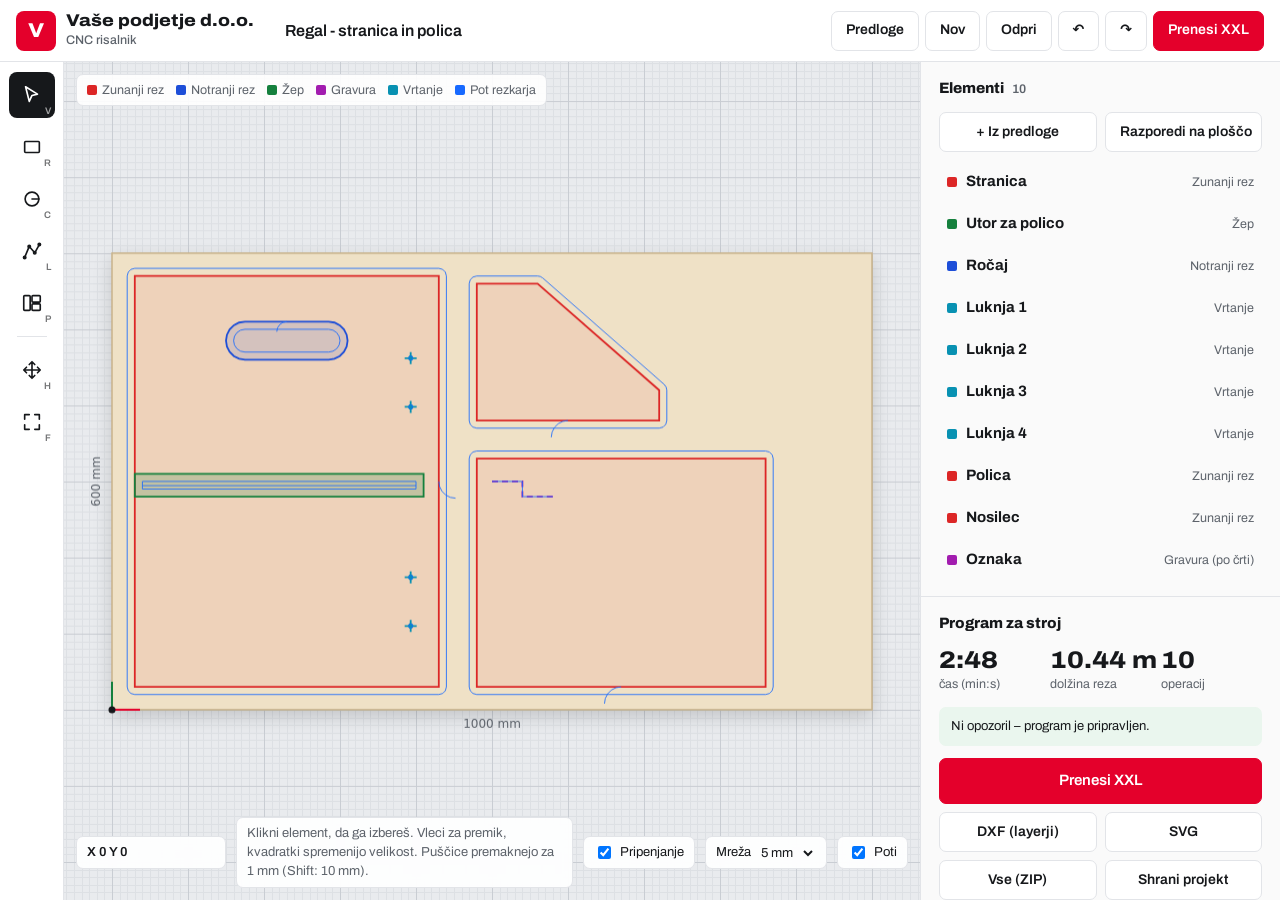
==== commit e645f1ac: "xxl po vzoru SolidCam programov" ====
--- a/cnc-risalnik.html
+++ b/cnc-risalnik.html
@@ -199,7 +199,7 @@
     </div>
     <div class="perpart">
       <button class="ghost" id="dl-parts">Vsak kos svoj program (ZIP)</button>
-      <label class="chk"><input type="checkbox" id="with-outline"> Tudi rezkaj obris kosa</label>
+      <label class="chk"><input type="checkbox" id="with-outline"> Tudi rezkaj obris kosa (surovec je večji za dodatek)</label>
       <p class="note">Za delo na podstavkih: kos je že razrezan na žagi, program ima mere kosa (DX, DY) in samo vrtine, utore, žepe.</p>
     </div>
     <details><summary id="gsum">Predogled G-kode</summary>
@@ -511,35 +511,59 @@
       },
     };
   }
-  /* Xilog Plus (SCM): Y je obrnjen (Y=0 spodnji rob, pozitivno navzdol),
-     rezkanje: XG0 (začetek profila), XL2P (premica), XAR2 (lok z r in G=2/3); vrtanje: B. */
+  /* Xilog Plus (SCM) – po vzoru programov SolidCAM za ta stroj (PART2/PART3.xxl):
+     Y je obrnjen (Y_stroj = -y), Z = globina v material (pozitivno), V v m/min,
+     G=2 = v smeri urinega kazalca, kot ga vidiš na risbi, rezkanje obrisa po robu kosa s C=1 (stroj zamakne za polmer). */
   function xilogWriter(doc) {
     const T = doc.tool, X = doc.xxl, out = [];
     let pos = { x: 0, y: 0, z: doc.cut.safeZ }, open = false, startPt = null, firstFeed = true;
-    const Y = y => fmt(-y);
+    const Y = y => fmt(-y), Z = z => fmt(-z), mpm = v => fmt(Math.round(v / 100) / 10);
+    const G = cw => (cw ? 2 : 3);
     return {
-      out, pos: () => pos,
+      out, pos: () => pos, G, Y, Z, mpm,
+      raw: l => out.push(l),
       begin() {
         out.push(X.header.replace(/\{DX\}/g, fmt(doc.sheet.w)).replace(/\{DY\}/g, fmt(doc.sheet.h)).replace(/\{DZ\}/g, fmt(doc.sheet.t)));
-        out.push(`;${ascii(doc.company || 'CNC')} - ${ascii(doc.name || 'projekt')}`);
-        out.push(`;Rezkar fi ${fmt(T.d)} = T${X.routerT}, Y=0 spodnji rob, Y pozitivno navzdol, Z v material`);
+        out.push(';****************************************************************************');
+        out.push(`;CAM_FileName: ${ascii(doc.name || 'projekt').slice(0, 60)}`);
+        out.push(`;CNC risalnik - ${ascii(doc.company || '')}`);
+        out.push(`;T${X.routerT}=REZKAR ${fmt(T.d)}MM`);
+        for (const b of X.drills || []) out.push(`;T${b.T}=SVEDER ${fmt(b.d)}MM`);
+        out.push(';****************************************************************************');
+        out.push('IX=0', 'IY=0;', 'ROT A=0 X=0 Y=0', 'PL X=0 Y=0 Z=0 Q=0 R=0', ';', 'C=0', 'F=1');
       },
+      section(title) { out.push(';Tilt Plane - POS 1', 'PL X=0 Y=0 Z=0 Q=0 R=0', ';******************************', `; ${ascii(title)}`, ';******************************', '; ', 'O X=0 Y=0 Z=0 F=1 ;Offset', '; '); },
       comment: t => out.push(`;${ascii(t)}`),
       travel(x, y) { open = false; startPt = { x, y }; pos = { x, y, z: doc.cut.clearZ }; },
       plunge(z) {
-        if (!open) { out.push(`XG0 X=${fmt(startPt.x)} Y=${Y(startPt.y)} Z=${fmt(z)} T=${X.routerT} S=${T.rpm} V=${T.plunge}`); open = true; firstFeed = true; }
-        else out.push(`XL2P Z=${fmt(z)}`);
+        if (!open) { out.push(`XG0 X=${fmt(startPt.x)} Y=${Y(startPt.y)} Z=${Z(z)} V=${mpm(T.plunge)} T=${X.routerT} P=0 D=${X.dOther} C=0 s=0`); open = true; firstFeed = true; }
+        else out.push(`XL2P X=${fmt(pos.x)} Y=${Y(pos.y)} Z=${Z(z)}`);
         pos.z = z;
       },
-      line(x, y) { out.push(`XL2P X=${fmt(x)} Y=${Y(y)}${firstFeed ? ` V=${T.feed}` : ''}`); firstFeed = false; pos.x = x; pos.y = y; },
-      arc(g) { const r = Math.hypot(pos.x - g.cx, pos.y - g.cy);
-        // zrcaljenje Y obrne smer loka
-        out.push(`XAR2 X=${fmt(g.x)} Y=${Y(g.y)} r=${fmt(r)} G=${g.cw ? 3 : 2}${firstFeed ? ` V=${T.feed}` : ''}`); firstFeed = false; pos.x = g.x; pos.y = g.y; },
+      line(x, y) { out.push(`XL2P X=${fmt(x)} Y=${Y(y)} Z=${Z(pos.z)}${firstFeed ? ` V=${mpm(T.feed)}` : ''}`); firstFeed = false; pos.x = x; pos.y = y; },
+      arc(g) { out.push(`XA2P X=${fmt(g.x)} Y=${Y(g.y)} Z=${Z(pos.z)} I=${fmt(g.cx)} J=${Y(g.cy)} G=${G(g.cw)}${firstFeed ? ` V=${mpm(T.feed)}` : ''}`); firstFeed = false; pos.x = g.x; pos.y = g.y; },
       lift() { open = false; pos.z = doc.cut.clearZ; },
       drillBit(d) { return (X.drills || []).find(b => Math.abs(b.d - d) < 0.01) || null; },
       drill(x, y, depth, b) { out.push(`B X=${fmt(x)} Y=${Y(y)} Z=${fmt(depth)} V=${b.V} S=${b.S} Q=0 R=1 x=0 y=0 D=2 G=1 T=${b.T}`); },
-      finish() { return out.join('\r\n') + '\r\n'; },
+      finish() { out.push(';**********************************************************', ';END', ';**********************************************************', 'F=1', 'N X=0'); return out.join('\r\n') + '\r\n'; },
     };
+  }
+
+  /* pot začni na sredini najdaljše premice (za mehak vstop) */
+  function startAtLongest(p) {
+    const P = [p.start, ...p.segs];
+    let best = -1, bl = 0;
+    p.segs.forEach((g, i) => { if (g.t === 'L') { const l = dist(P[i], g); if (l > bl) { bl = l; best = i; } } });
+    if (best < 0) return p;
+    const a = P[best], b = p.segs[best], m = { x: (a.x + b.x) / 2, y: (a.y + b.y) / 2 };
+    const segs = [{ t: 'L', x: b.x, y: b.y }, ...p.segs.slice(best + 1), ...p.segs.slice(0, best), { t: 'L', x: m.x, y: m.y }];
+    return { start: m, closed: true, segs };
+  }
+  function startTangent(p) {
+    const g = p.segs[0], s = p.start;
+    if (g.t === 'L') { const l = dist(s, g); return { x: (g.x - s.x) / l, y: (g.y - s.y) / l }; }
+    const rx = s.x - g.cx, ry = s.y - g.cy, l = Math.hypot(rx, ry);
+    return g.cw ? { x: ry / l, y: -rx / l } : { x: -ry / l, y: rx / l };
   }
 
   function generate(doc, format) {
@@ -572,6 +596,41 @@
     }
 
     const list = doc.shapes.filter(s => !s.hidden).slice().sort((a, b) => OPS[a.op].order - OPS[b.op].order);
+    let drillSec = false;
+    /* Xilog: obris po robu kosa, C=1, vstop/izstop po četrtinskem loku (kot SolidCAM) */
+    function compProfile(s, op, depth, levels, nm) {
+      const X = doc.xxl;
+      let p = shapePath(s); if (op === 'inside') p = reversePath(p);
+      p = startAtLongest(p);
+      let R = 0;
+      for (let k = 0; k <= 8; k++) {
+        const cand = X.leadR * (1 - k / 10);
+        if (cand < r + 1) break;
+        if (op === 'outside' || offsetShape(s, -(r + cand + 1)).ok) { R = cand; break; }
+      }
+      if (!R) { warnings.push(`${nm}: odprtina je premajhna za vstopni lok – rezkano s sredino rezkarja (C=0, preveri na stroju).`); return false; }
+      if (op === 'outside' && s.through && C.tabs > 0) warnings.push(`${nm}: mostički pri izvozu XXL niso podprti (kos drži vakuum).`);
+      const u = startTangent(p), nR = { x: u.y, y: -u.x }, S = p.start;
+      const c = { x: S.x + nR.x * R, y: S.y + nR.y * R }, A = { x: c.x - u.x * R, y: c.y - u.y * R }, B = { x: c.x + u.x * R, y: c.y + u.y * R };
+      const D = op === 'outside' ? X.dOut : X.dIn;
+      levels.forEach(z => {
+        const zz = W.Z(z);
+        W.raw(`XG0 X=${fmt(A.x)} Y=${W.Y(A.y)} Z=${zz} V=${W.mpm(T.plunge)} T=${X.routerT} P=0 D=${D} C=1 s=0`);
+        W.raw(`XA2P X=${fmt(S.x)} Y=${W.Y(S.y)} Z=${zz} I=${fmt(c.x)} J=${W.Y(c.y)} G=${W.G(true)} V=${W.mpm(T.feed)}`);
+        let cur = S;
+        for (const g of p.segs) {
+          if (g.t === 'L') W.raw(`XL2P X=${fmt(g.x)} Y=${W.Y(g.y)} Z=${zz}`);
+          else W.raw(`XA2P X=${fmt(g.x)} Y=${W.Y(g.y)} Z=${zz} I=${fmt(g.cx)} J=${W.Y(g.cy)} G=${W.G(g.cw)}`);
+          st.cut += g.t === 'L' ? dist(cur, g) : (() => { const a = arcSweep(cur, g); return a.r * a.sw; })(); cur = g;
+        }
+        W.raw(`XA2P X=${fmt(B.x)} Y=${W.Y(B.y)} Z=${zz} I=${fmt(c.x)} J=${W.Y(c.y)} G=${W.G(true)}`);
+        st.cut += Math.PI * R; st.plunge += Math.abs(z); st.rapid += 300;
+      });
+      const off = offsetShape(s, op === 'outside' ? r : -r);
+      preview.push({ kind: 'path', path: off.ok ? off.path : p, op });
+      preview.push({ kind: 'poly', pts: pathToPoints({ start: A, closed: false, segs: [{ t: 'A', x: S.x, y: S.y, cx: c.x, cy: c.y, cw: true }] }, 0.3), op });
+      return true;
+    }
     W.begin();
     list.forEach(s => {
       let op = s.op;
@@ -582,7 +641,7 @@
 
       if (op === 'drill' && s.type === 'circle') {
         const d = s.r * 2, bit = W.drillBit(d);
-        if (bit) { W.drill(s.cx, s.cy, depth, bit); st.drills++; preview.push({ kind: 'drill', x: s.cx, y: s.cy, r: d / 2 }); return; }
+        if (bit) { if (W.section && !drillSec) { W.section('luknje'); drillSec = true; } W.drill(s.cx, s.cy, depth, bit); st.drills++; preview.push({ kind: 'drill', x: s.cx, y: s.cy, r: d / 2 }); return; }
         if (d > T.d + 0.05) op = 'inside';
         else if (fmtKey === 'xilog') { warnings.push(`${nm}: ni svedra fi ${fmt(d)} in rezkar fi ${fmt(T.d)} je prevelik – luknja ni v programu.`); return; }
         else {
@@ -592,7 +651,8 @@
           preview.push({ kind: 'drill', x: s.cx, y: s.cy, r }); return;
         }
       }
-      W.comment(`${nm} - ${OPS[op].label}, globina ${fmt(depth)} mm`);
+      if (W.section) W.section(`${nm} - ${OPS[op].label}`); else W.comment(`${nm} - ${OPS[op].label}, globina ${fmt(depth)} mm`);
+      if (fmtKey === 'xilog' && (op === 'outside' || op === 'inside') && compProfile(s, op, depth, levels, nm)) return;
       if (op === 'engrave') {
         const p = shapePath(s);
         levels.forEach((z, i) => { if (i === 0 || !p.closed) { lift(); travel(p.start.x, p.start.y); } plunge(z); runPath(p); });
@@ -848,21 +908,23 @@
 
 /* ---------- dokument ---------- */
 let nextId = 1;
-const XXL_DEFAULT = { header: 'H DX={DX} DY={DY} DZ={DZ}-IL C=0 T=16973825 R=999 *MM /"def" BX=0 BY={DY} BZ=0 V=10', routerT: 101,
-  drills: [{ d: 5, T: 119, S: 3500, V: 2 }, { d: 8, T: 110, S: 2500, V: 1 }] };
+// privzete vrednosti iz programov SolidCAM za ta stroj (PART2/PART3.xxl) in part8.xxl
+const XXL_DEFAULT = { header: 'H DX={DX} DY={DY} DZ={DZ}-IL C=0 T=16973825 R=999 *MM /"def" BX=0 BY=0 BZ=0 V=10', routerT: 1,
+  leadR: 22, dOut: 25, dIn: 43, dOther: 25, stock: 5,
+  drills: [{ d: 8, T: 2, S: 3500, V: 2 }, { d: 5, T: 119, S: 3500, V: 2 }] };
 const mk = (o) => ({ id: nextId++, hidden: false, through: true, depth: 18, ...o });
 function sampleDoc() {
   nextId = 1;
   return {
-    v: 2, name: 'Regal - stranica in polica', company: CONFIG.company, post: 'xilog',
+    v: 3, name: 'Regal - stranica in polica', company: CONFIG.company, post: 'xilog',
     xxl: { ...XXL_DEFAULT, drills: XXL_DEFAULT.drills.map(d => ({ ...d })) },
     sheet: { w: 1000, h: 600, t: 18 },
-    tool: { d: 6, rpm: 18000, feed: 2500, plunge: 600, stepdown: 6 },
-    cut: { safeZ: 15, clearZ: 3, overcut: 0.3, stepover: 0.45, climb: true, tabs: 4, tabW: 8, tabH: 3 },
+    tool: { d: 20, rpm: 18000, feed: 6000, plunge: 2000, stepdown: 10 },
+    cut: { safeZ: 15, clearZ: 3, overcut: 2, stepover: 0.45, climb: true, tabs: 0, tabW: 8, tabH: 3 },
     shapes: [
       mk({ name: 'Stranica', type: 'rect', x: 30, y: 30, w: 400, h: 540, r: 0, op: 'outside' }),
-      mk({ name: 'Utor za polico', type: 'rect', x: 30, y: 282, w: 380, h: 18, r: 0, op: 'pocket', through: false, depth: 8 }),
-      mk({ name: 'Ročaj', type: 'rect', x: 170, y: 470, w: 120, h: 34, r: 17, op: 'inside' }),
+      mk({ name: 'Utor za polico', type: 'rect', x: 30, y: 280, w: 380, h: 30, r: 0, op: 'pocket', through: false, depth: 8 }),
+      mk({ name: 'Ročaj', type: 'rect', x: 150, y: 460, w: 160, h: 50, r: 25, op: 'inside' }),
       ...[110, 174, 398, 462].map((y, i) => mk({ name: `Luknja ${i + 1}`, type: 'circle', cx: 393, cy: y, r: 2.5, op: 'drill', through: false, depth: 10 })),
       mk({ name: 'Polica', type: 'rect', x: 480, y: 30, w: 380, h: 300, r: 0, op: 'outside' }),
       mk({ name: 'Nosilec', type: 'poly', closed: true, op: 'outside',
@@ -875,7 +937,8 @@
 function upgrade(d) {
   const base = sampleDoc();
   d = { ...base, ...d, tool: { ...base.tool, ...d.tool }, cut: { ...base.cut, ...d.cut }, sheet: { ...base.sheet, ...d.sheet } };
-  if (!d.xxl) { d.xxl = base.xxl; d.post = 'xilog'; }
+  if (!d.xxl || (d.v || 1) < 3) { d.xxl = base.xxl; d.post = 'xilog'; d.tool = base.tool; d.cut = base.cut; d.v = 3; }
+  d.xxl = { ...XXL_DEFAULT, ...d.xxl };
   return d;
 }
 let doc = upgrade(store.get('cnc-doc') || sampleDoc());
@@ -1266,7 +1329,7 @@
     <label class="f wide"><span>Smer rezkanja</span><select id="s-dir"><option value="1" ${doc.cut.climb ? 'selected' : ''}>Soteklo (climb) – lepši rob</option><option value="0" ${!doc.cut.climb ? 'selected' : ''}>Protismerno (conventional)</option></select></label>
     <label class="f wide"><span>Krmilnik stroja</span><select id="s-post">${Object.entries(CNC.POSTS).map(([k, p]) => `<option value="${k}" ${k === doc.post ? 'selected' : ''}>${p.name}</option>`).join('')}</select></label>
     ${doc.post === 'xilog' ? `<div class="xxl">
-      ${num('x-rt', 'Rezkar – številka orodja T', doc.xxl.routerT, 1, 'T')}
+      <div class="grid2">${num('x-rt', 'Rezkar – številka orodja T', doc.xxl.routerT, 1, 'T')}${num('x-lead', 'Polmer vstopnega loka', doc.xxl.leadR, 1)}${num('x-dout', 'D pri zunanjem obrisu', doc.xxl.dOut, 1, '')}${num('x-din', 'D pri notranjem izrezu', doc.xxl.dIn, 1, '')}${num('x-stock', 'Dodatek surovca na stran', doc.xxl.stock, 1)}</div>
       <p class="sub">Svedri (luknje s tem premerom gredo v vrtine B)</p>
       <div class="drills"><span>⌀ mm</span><span>T</span><span>S obr/min</span><span>V</span><span></span>
       ${doc.xxl.drills.map((b, i) => `<input data-dr="${i}" data-k="d" type="number" step="0.5" value="${fmt(b.d)}" aria-label="Premer svedra ${i + 1}"><input data-dr="${i}" data-k="T" type="number" value="${b.T}" aria-label="Orodje T"><input data-dr="${i}" data-k="S" type="number" step="100" value="${b.S}" aria-label="Vrtljaji"><input data-dr="${i}" data-k="V" type="number" value="${b.V}" aria-label="Hitrost V"><button class="x" data-drdel="${i}" aria-label="Odstrani sveder">×</button>`).join('')}
@@ -1283,6 +1346,7 @@
   $('#s-post').addEventListener('change', e => { doc.post = e.target.value; commit(); renderSettings(); });
   if (doc.post === 'xilog') {
     $('#x-rt').addEventListener('change', e => { const v = parseInt(e.target.value); if (v >= 0) { doc.xxl.routerT = v; commit(); } });
+    [['x-lead', 'leadR'], ['x-dout', 'dOut'], ['x-din', 'dIn'], ['x-stock', 'stock']].forEach(([id, k]) => $('#' + id).addEventListener('change', e => { const v = parseFloat(e.target.value); if (isFinite(v) && v >= 0) { doc.xxl[k] = v; commit(); } }));
     document.querySelectorAll('[data-dr]').forEach(i => i.addEventListener('change', () => { const v = parseFloat(i.value); if (isFinite(v) && v >= 0) { doc.xxl.drills[+i.dataset.dr][i.dataset.k] = v; commit(); } }));
     document.querySelectorAll('[data-drdel]').forEach(b => b.addEventListener('click', () => { doc.xxl.drills.splice(+b.dataset.drdel, 1); commit(); renderSettings(); }));
     $('#x-add').addEventListener('click', () => { doc.xxl.drills.push({ d: 10, T: 100, S: 3000, V: 1 }); commit(); renderSettings(); });
@@ -1356,8 +1420,9 @@
     const b = o ? CNC.shapeBounds(o) : u.b;
     let nm = (o && (o.gname || o.name)) || u.shapes[0].name || 'kos';
     const k = nm.toLowerCase(); names.set(k, (names.get(k) || 0) + 1); if (names.get(k) > 1) nm += ` ${names.get(k)}`;
-    const shapes = u.shapes.filter(x => withOutline || x !== o).map(x => { const c = JSON.parse(JSON.stringify(x)); moveShape(c, -b.x0, -b.y0); return c; });
-    return { name: nm, doc: { ...doc, name: `${doc.name} - ${nm}`, sheet: { ...doc.sheet, w: +(b.x1 - b.x0).toFixed(3), h: +(b.y1 - b.y0).toFixed(3) }, shapes } };
+    const m = withOutline && o ? (doc.xxl ? doc.xxl.stock : 5) : 0;
+    const shapes = u.shapes.filter(x => withOutline || x !== o).map(x => { const c = JSON.parse(JSON.stringify(x)); moveShape(c, m - b.x0, m - b.y0); return c; });
+    return { name: nm, doc: { ...doc, name: nm, sheet: { ...doc.sheet, w: +(b.x1 - b.x0 + 2 * m).toFixed(3), h: +(b.y1 - b.y0 + 2 * m).toFixed(3) }, shapes } };
   });
 }
 const fileSlug = t => t.normalize('NFD').replace(/[\u0300-\u036f]/g, '').replace(/[^a-z0-9]+/gi, '-').replace(/^-|-$/g, '').toLowerCase() || 'kos';
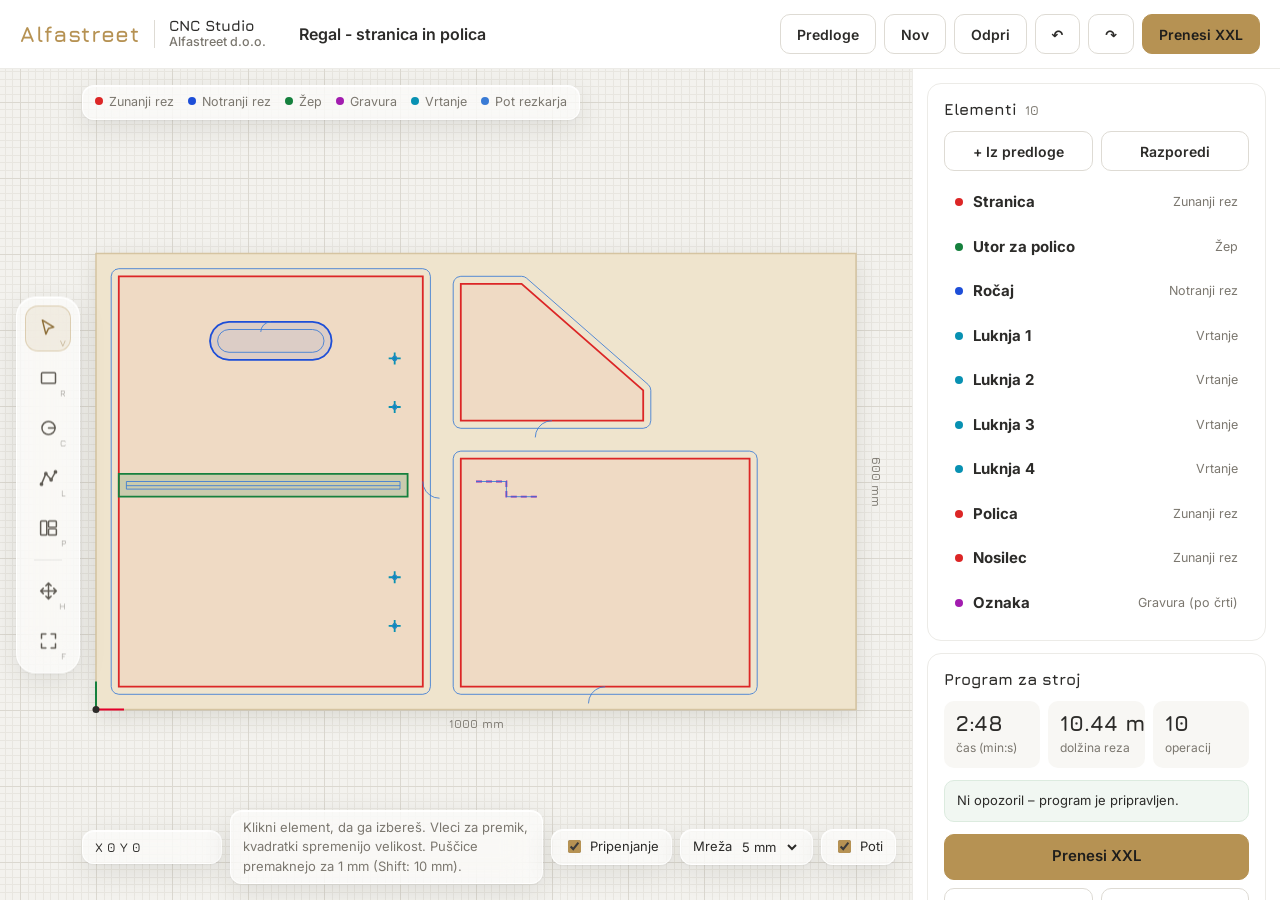
==== commit 1b02198b: "Svetel videz, mehki kontrasti" ====
--- a/cnc-risalnik.html
+++ b/cnc-risalnik.html
@@ -3,152 +3,171 @@
 <head>
 <meta charset="utf-8">
 <meta name="viewport" content="width=device-width, initial-scale=1">
-<title>CNC risalnik</title>
+<title>Alfastreet CNC Studio</title>
 <link rel="preconnect" href="https://fonts.googleapis.com">
-<link href="https://fonts.googleapis.com/css2?family=Archivo:wdth,wght@62..125,400..800&display=swap" rel="stylesheet">
+<link href="https://fonts.googleapis.com/css2?family=Jura:wght@400;500;600;700&family=Inter:wght@400;500;600;700&display=swap" rel="stylesheet">
 <style>
-/* VOICE: delavniško orodje – natančno, mirno, brez okraskov.
-   IDEA: plošča iverala na mizi CNC stroja; kar nariše, gre naravnost v stroj.
-   PICTURE: risalna miza sama – plošča, kosi v barvah operacij, modre poti rezkarja.
-   COLOUR and TYPE: bela/grafit, brezov les za ploščo, en signalni poudarek (barva podjetja); Archivo.
-   LAYOUT: glava z logotipom, levo orodja, sredina miza, desno mere in izvoz; pod 900px se panel zloži pod mizo. */
-:root{color-scheme:light dark;
- --bg:light-dark(#ffffff,#141518);--ink:light-dark(#16181b,#eceef1);--mute:light-dark(#5d636b,#9aa1aa);
- --line:light-dark(#e2e4e8,#2a2d33);--panel:light-dark(#fafafa,#1b1d21);--field:light-dark(#fff,#111316);
- --bed:light-dark(#e9ebee,#202329);--grid:light-dark(#dde0e4,#272a30);--grid2:light-dark(#c9cdd3,#33373e);
- --sheet:light-dark(#efe1c6,#5a4c36);--sheet-edge:light-dark(#c9b38b,#8a7553);--path:light-dark(#1769ff,#5b9bff);
- --accent:#e4002b}
-:root[data-theme=light]{color-scheme:light}:root[data-theme=dark]{color-scheme:dark}
+/* VOICE: mirno delavniško orodje v znamki Alfastreet – belo, zračno, mehki kontrasti, zlato le kot poudarek.
+   IDEA: bela delavnica; risalna miza je svetla plošča, orodja lebdijo nad njo kot stekleni gumbi.
+   PICTURE: risalna miza s ploščo iz brezovega lesa; orodna vrstica, legenda in vrstica stanja so »liquid glass«.
+   COLOUR and TYPE: bela, toplo siva, zlato Alfastreet #B69253 (besedilo #8C6D36); Jura za naslove in številke, Inter za besedilo.
+   LAYOUT: glava z logotipom, sredina miza s plavajočimi steklenimi orodji, desno kartice z merami in izvozom. */
+:root{color-scheme:light;
+ --gold:#b69253;--gold-ink:#8c6d36;--gold-soft:rgba(182,146,83,.12);
+ --bg:#ffffff;--ink:#2c2b29;--mute:#7b776f;
+ --line:#ecebe7;--line2:#dedbd4;
+ --panel:#ffffff;--card:#f8f7f4;--field:#ffffff;
+ --bed:#f3f2ee;--grid:#e8e6e0;--grid2:#dbd8d0;
+ --sheet:#efe4cd;--sheet-edge:#d5c4a1;--path:#3a7bd5;
+ --accent:#b69253;--on-accent:#1f1e1c;
+ --glass:rgba(255,255,255,.58);--glass-line:rgba(255,255,255,.85);
+ --glass-shadow:0 8px 28px rgba(40,36,28,.10),0 1px 2px rgba(40,36,28,.06),inset 0 1px 0 rgba(255,255,255,.9);
+ --r:14px}
 *{box-sizing:border-box;min-width:0}
 html,body{height:100%}
-body{margin:0;background:var(--bg);color:var(--ink);font:15px/1.45 Archivo,system-ui,sans-serif;overflow:hidden}
-button,input,select{font:inherit;color:inherit}
+body{margin:0;background:var(--bg);color:var(--ink);font:15px/1.5 Inter,system-ui,-apple-system,sans-serif;overflow:hidden;-webkit-font-smoothing:antialiased}
+button,input,select,textarea{font:inherit;color:inherit}
 button{cursor:pointer}
-:focus-visible{outline:2px solid var(--accent);outline-offset:2px}
-.app{display:grid;grid-template:"top top top" auto "tools stage side" 1fr / 64px minmax(0,1fr) 360px;height:100dvh}
-header{grid-area:top;display:flex;align-items:center;gap:14px;padding:10px 16px;border-bottom:1px solid var(--line);flex-wrap:wrap}
-.brand{display:flex;align-items:center;gap:10px;margin-right:6px}
-#logo{width:40px;height:40px;border-radius:8px;background:var(--accent);display:grid;place-items:center;overflow:hidden;flex:none}
-#logo span{color:#fff;font-weight:800;font-size:20px;font-stretch:112%}
-#logo img{width:100%;height:100%;object-fit:contain;background:#fff}
-#cname{font-weight:800;font-stretch:112%;font-size:17px;line-height:1.1;white-space:nowrap}
-.brand small{display:block;color:var(--mute);font-size:12.5px;font-weight:500;font-stretch:100%}
-#pname{flex:1 1 220px;max-width:380px;border:1px solid transparent;background:transparent;border-radius:6px;padding:8px 10px;font-weight:600;font-size:16px}
-#pname:hover,#pname:focus{border-color:var(--line);background:var(--field)}
-.acts{display:flex;gap:6px;flex-wrap:wrap;margin-left:auto}
-.btn,.ghost{min-height:40px;padding:0 14px;border-radius:7px;border:1px solid var(--line);background:var(--bg);font-weight:600;font-size:14px;white-space:nowrap}
-.ghost:hover,.btn:hover{border-color:var(--mute)}
-.primary{background:var(--accent);border-color:var(--accent);color:#fff}
-.primary:hover{filter:brightness(1.08);border-color:var(--accent)}
-.danger{color:light-dark(#c4001f,#ff7085)}
-.tools{grid-area:tools;border-right:1px solid var(--line);display:flex;flex-direction:column;gap:6px;padding:10px 8px;align-items:center}
-.tools button{width:46px;height:46px;border-radius:8px;border:1px solid transparent;background:transparent;display:grid;place-items:center;position:relative}
-.tools button:hover{background:var(--panel);border-color:var(--line)}
-.tools button[aria-pressed=true]{background:var(--ink);color:var(--bg)}
-.tools svg{width:22px;height:22px;fill:none;stroke:currentColor;stroke-width:1.8;stroke-linecap:round;stroke-linejoin:round}
-.tools kbd{position:absolute;right:3px;bottom:1px;font:600 9.5px Archivo,sans-serif;opacity:.6}
-.tools hr{width:30px;border:0;border-top:1px solid var(--line);margin:4px 0}
-.stage{grid-area:stage;position:relative;overflow:hidden;touch-action:none}
+button:disabled{opacity:.45;cursor:default}
+:focus-visible{outline:2px solid var(--gold);outline-offset:2px}
+.app{display:grid;grid-template:"top top" auto "stage side" 1fr / minmax(0,1fr) 368px;height:100dvh}
+.glass{background:var(--glass);border:1px solid var(--glass-line);box-shadow:var(--glass-shadow);backdrop-filter:blur(18px) saturate(1.5);-webkit-backdrop-filter:blur(18px) saturate(1.5)}
+
+/* glava */
+header{grid-area:top;display:flex;align-items:center;gap:16px;padding:12px 20px;border-bottom:1px solid var(--line);flex-wrap:wrap;background:var(--bg)}
+.brand{display:flex;align-items:center;gap:14px;margin-right:4px}
+#logo{height:38px;display:flex;align-items:center;flex:none}
+#logo img{height:38px;width:auto;display:block}
+#logo .word{font:700 22px/1 Jura,sans-serif;letter-spacing:.03em;color:var(--gold)}
+.brand .sep{width:1px;height:28px;background:var(--line2)}
+#cname{font:700 15px/1.1 Jura,sans-serif;white-space:nowrap}
+.brand small{display:block;color:var(--mute);font:500 12.5px/1.3 Inter,sans-serif}
+#pname{flex:1 1 220px;max-width:380px;border:1px solid transparent;background:transparent;border-radius:10px;padding:9px 12px;font-weight:600;font-size:16px}
+#pname:hover,#pname:focus{border-color:var(--line2);background:var(--card)}
+.acts{display:flex;gap:8px;flex-wrap:wrap;margin-left:auto;align-items:center}
+.btn,.ghost{min-height:40px;padding:0 16px;border-radius:10px;border:1px solid var(--line2);background:var(--bg);font-weight:600;font-size:14px;white-space:nowrap;transition:border-color .15s,background .15s}
+.ghost:hover,.btn:hover{border-color:var(--gold);background:var(--card)}
+.primary{background:var(--accent);border-color:var(--accent);color:var(--on-accent)}
+.primary:hover{background:#c09d5f;border-color:#c09d5f}
+.danger{color:#b3463c}
+
+/* miza in plavajoča stekla */
+.stage{grid-area:stage;position:relative;overflow:hidden;touch-action:none;background:var(--bed)}
 #cv{position:absolute;inset:0;display:block}
-.status{position:absolute;left:12px;right:12px;bottom:12px;display:flex;gap:10px;align-items:center;flex-wrap:wrap;pointer-events:none}
-.status>*{pointer-events:auto;background:color-mix(in srgb,var(--bg) 92%,transparent);border:1px solid var(--line);border-radius:7px;padding:6px 10px;font-size:13px;backdrop-filter:blur(6px)}
-#xy{font-variant-numeric:tabular-nums;min-width:150px;font-weight:600}
+.tools{position:absolute;left:16px;top:50%;transform:translateY(-50%);display:flex;flex-direction:column;gap:4px;padding:8px;border-radius:20px;z-index:2}
+.tools button{width:46px;height:46px;border-radius:13px;border:1px solid transparent;background:transparent;display:grid;place-items:center;position:relative;color:#5f5b54;transition:background .15s,color .15s}
+.tools button:hover{background:rgba(255,255,255,.7);color:var(--ink)}
+.tools button[aria-pressed=true]{background:var(--gold-soft);color:var(--gold-ink);border-color:rgba(182,146,83,.35)}
+.tools svg{width:21px;height:21px;fill:none;stroke:currentColor;stroke-width:1.7;stroke-linecap:round;stroke-linejoin:round}
+.tools kbd{position:absolute;right:4px;bottom:2px;font:600 9px Jura,sans-serif;opacity:.5}
+.tools hr{width:28px;border:0;border-top:1px solid rgba(0,0,0,.08);margin:4px auto}
+.status{position:absolute;left:82px;right:16px;bottom:16px;display:flex;gap:8px;align-items:center;flex-wrap:wrap;pointer-events:none}
+.status>*{pointer-events:auto;border-radius:12px;padding:7px 12px;font-size:13px}
+#xy{font:600 13px/1.4 Jura,sans-serif;font-variant-numeric:tabular-nums;min-width:140px;color:var(--ink)}
 #hint{flex:1 1 260px;color:var(--mute)}
 .status label{display:flex;gap:6px;align-items:center;white-space:nowrap}
+.status input[type=checkbox]{accent-color:var(--gold)}
 .status select{border:0;background:transparent;padding:0}
-.legend{position:absolute;top:12px;left:12px;display:flex;gap:12px;flex-wrap:wrap;font-size:12.5px;color:var(--mute);background:color-mix(in srgb,var(--bg) 90%,transparent);border:1px solid var(--line);border-radius:7px;padding:6px 10px}
-.legend i,.list i{display:inline-block;width:10px;height:10px;border-radius:2px;margin-right:5px;vertical-align:-1px}
-aside{grid-area:side;border-left:1px solid var(--line);background:var(--panel);overflow-y:auto}
-section{padding:16px 18px;border-bottom:1px solid var(--line)}
-h2{font-size:15px;font-weight:800;margin:0 0 12px;display:flex;align-items:center;gap:8px}
+.legend{position:absolute;top:16px;left:82px;display:flex;gap:14px;flex-wrap:wrap;font-size:12.5px;color:var(--mute);border-radius:12px;padding:7px 12px}
+.legend i,.list i{display:inline-block;width:8px;height:8px;border-radius:50%;margin-right:6px;vertical-align:1px}
+
+/* desni panel */
+aside{grid-area:side;background:var(--bg);border-left:1px solid var(--line);overflow-y:auto;padding:14px;display:grid;gap:12px;align-content:start}
+section{padding:16px;border:1px solid var(--line);border-radius:var(--r);background:var(--panel)}
+h2{font:700 16px/1.2 Jura,sans-serif;margin:0 0 12px;display:flex;align-items:center;gap:8px}
 h2 small{color:var(--mute);font-weight:600}
-details>summary{cursor:pointer;font-weight:800;font-size:15px;list-style:none;display:flex;justify-content:space-between;min-height:28px;align-items:center}
-details>summary::after{content:"+";font-weight:500;color:var(--mute);font-size:20px}
-details[open]>summary::after{content:"−"}
+details>summary{cursor:pointer;font:700 16px/1.2 Jura,sans-serif;list-style:none;display:flex;justify-content:space-between;min-height:28px;align-items:center}
+details>summary::-webkit-details-marker{display:none}
+details>summary::after{content:"";width:7px;height:7px;border-right:1.5px solid var(--mute);border-bottom:1.5px solid var(--mute);transform:rotate(45deg) translateY(-3px);transition:transform .2s}
+details[open]>summary::after{transform:rotate(-135deg) translateY(-1px)}
 details[open]>summary{margin-bottom:12px}
-.grid2{display:grid;grid-template-columns:minmax(0,1fr) minmax(0,1fr);gap:8px 10px}
-.f{display:grid;grid-template-columns:1fr auto;gap:3px 6px;align-items:center;font-size:13px;color:var(--mute)}
+.grid2{display:grid;grid-template-columns:minmax(0,1fr) minmax(0,1fr);gap:10px}
+.f{display:grid;grid-template-columns:1fr auto;gap:4px 6px;align-items:center;font-size:12.5px;color:var(--mute)}
 .f span{grid-column:1/-1}
-.f input,.f select{width:100%;min-height:40px;border:1px solid var(--line);border-radius:6px;background:var(--field);padding:6px 8px;font-size:16px;font-variant-numeric:tabular-nums;color:var(--ink)}
+.f input,.f select,textarea{width:100%;min-height:40px;border:1px solid var(--line2);border-radius:10px;background:var(--field);padding:7px 10px;font-size:16px;font-variant-numeric:tabular-nums;color:var(--ink);transition:border-color .15s,box-shadow .15s}
+.f input:focus,.f select:focus,textarea:focus{outline:none;border-color:var(--gold);box-shadow:0 0 0 3px var(--gold-soft)}
 .f em{font-style:normal;font-size:12px;white-space:nowrap}
 .f.wide{grid-template-columns:1fr;margin-top:10px}
-.chk{display:flex;gap:8px;align-items:center;margin-top:10px;font-size:14px;min-height:32px}
-.chk input{width:18px;height:18px;accent-color:var(--accent)}
+.chk{display:flex;gap:9px;align-items:center;margin-top:10px;font-size:14px;min-height:32px}
+.chk input{width:18px;height:18px;accent-color:var(--gold)}
 .note{font-size:13px;color:var(--mute);margin:10px 0 0}
 .row{display:flex;gap:8px;margin-top:14px}.row>*{flex:1}
-.name{flex:1;border:1px solid var(--line);border-radius:6px;padding:6px 8px;font-weight:700;font-size:16px;background:var(--field)}
-.back{width:36px;height:36px;border:1px solid var(--line);border-radius:6px;background:var(--bg);flex:none}
+.name{flex:1;border:1px solid var(--line2);border-radius:10px;padding:7px 10px;font-weight:700;font-size:16px;background:var(--field)}
+.back{width:38px;height:38px;border:1px solid var(--line2);border-radius:10px;background:var(--bg);flex:none}
 .list{list-style:none;margin:0;padding:0;display:grid;gap:2px}
-.list button{width:100%;display:grid;grid-template-columns:auto 1fr auto;align-items:center;gap:4px;text-align:left;border:0;background:transparent;padding:9px 8px;border-radius:6px;min-height:40px}
-.list button:hover{background:var(--bg)}
+.list button{width:100%;display:grid;grid-template-columns:auto 1fr auto;align-items:center;gap:4px;text-align:left;border:1px solid transparent;background:transparent;padding:9px 10px;border-radius:10px;min-height:42px}
+.list button:hover{background:var(--card)}
 .list span{font-size:12.5px;color:var(--mute)}
 .list .empty{color:var(--mute);font-size:14px;padding:8px}
-.pts{display:grid;gap:5px;grid-column:1/-1}
-.pt{display:grid;grid-template-columns:22px 1fr 1fr 32px;gap:6px;align-items:center;font-size:12.5px;color:var(--mute)}
-.pt input{min-height:36px;border:1px solid var(--line);border-radius:6px;padding:4px 6px;background:var(--field);font-size:15px;width:100%}
-.pt .x{height:36px;border:1px solid var(--line);border-radius:6px;background:var(--bg)}
+.pts{display:grid;gap:6px;grid-column:1/-1}
+.pt{display:grid;grid-template-columns:22px 1fr 1fr 34px;gap:6px;align-items:center;font-size:12.5px;color:var(--mute)}
+.pt input,.drills input{min-height:36px;border:1px solid var(--line2);border-radius:8px;padding:4px 8px;background:var(--field);font-size:15px;width:100%;color:var(--ink)}
+.pt .x,.drills .x{height:36px;border:1px solid var(--line2);border-radius:8px;background:var(--bg)}
 .pts+.chk{grid-column:1/-1}
-.kpi{display:grid;grid-template-columns:repeat(3,minmax(0,1fr));gap:10px;margin-bottom:12px}
-.kpi b{display:block;font-size:24px;font-weight:800;font-stretch:112%;font-variant-numeric:tabular-nums;line-height:1.1;white-space:nowrap}
-.kpi span{font-size:12.5px;color:var(--mute)}
-.warn{margin:0 0 12px;padding:10px 12px 10px 28px;border-radius:7px;background:light-dark(#fff4e5,#3a2a12);font-size:13px}
-.warn.good{background:light-dark(#eaf6ee,#13291b);list-style:none;padding-left:12px}
+.kpi{display:grid;grid-template-columns:repeat(3,minmax(0,1fr));gap:8px;margin-bottom:12px}
+.kpi>div{background:var(--card);border-radius:10px;padding:10px 12px}
+.kpi b{display:block;font:700 22px/1.1 Jura,sans-serif;font-variant-numeric:tabular-nums;white-space:nowrap}
+.kpi span{font-size:12px;color:var(--mute)}
+.warn{margin:0 0 12px;padding:10px 12px 10px 28px;border-radius:10px;background:#fdf6ea;border:1px solid #f1e4c8;font-size:13px}
+.warn.good{background:#f1f7f2;border-color:#dcebdf;list-style:none;padding-left:12px}
 .dl{display:grid;grid-template-columns:1fr 1fr;gap:8px}
 .dl .primary{grid-column:1/-1;min-height:46px;font-size:15px}
-pre{margin:10px 0 0;max-height:260px;overflow:auto;background:var(--field);border:1px solid var(--line);border-radius:6px;padding:10px;font:12.5px/1.45 ui-monospace,SFMono-Regular,Menlo,monospace}
+pre{margin:10px 0 0;max-height:260px;overflow:auto;background:var(--card);border:1px solid var(--line);border-radius:10px;padding:10px;font:12.5px/1.5 ui-monospace,SFMono-Regular,Menlo,monospace;color:#4a463f}
 .gh{display:flex;justify-content:space-between;align-items:center;gap:8px;margin-top:12px;font-size:13px;color:var(--mute)}
 .gh .ghost{min-height:34px}
-.color{width:100%;height:40px;border:1px solid var(--line);border-radius:6px;padding:2px;background:var(--field)}
+.color{width:100%;height:40px;border:1px solid var(--line2);border-radius:10px;padding:2px;background:var(--field)}
 .file{font-size:13px}
-#toast{position:fixed;left:50%;bottom:24px;transform:translate(-50%,20px);background:var(--ink);color:var(--bg);padding:10px 16px;border-radius:8px;font-weight:600;opacity:0;transition:.2s;pointer-events:none;z-index:9;max-width:90vw}
+#toast{position:fixed;left:50%;bottom:28px;transform:translate(-50%,16px);color:var(--ink);padding:11px 18px;border-radius:14px;font-weight:600;opacity:0;transition:.2s;pointer-events:none;z-index:9;max-width:90vw;background:rgba(255,255,255,.7);border:1px solid var(--glass-line);box-shadow:var(--glass-shadow);backdrop-filter:blur(18px) saturate(1.5);-webkit-backdrop-filter:blur(18px) saturate(1.5)}
 #toast.on{opacity:1;transform:translate(-50%,0)}
-@media(prefers-reduced-motion:reduce){#toast{transition:none}}
-.perpart{margin-top:12px;padding-top:12px;border-top:1px dashed var(--line)}.perpart .ghost{width:100%}
+@media(prefers-reduced-motion:reduce){*{transition:none!important}}
 .sample{font-size:12.5px;color:var(--mute);margin:8px 0 0}
-.grp{display:flex;gap:10px;align-items:center;background:var(--bg);border:1px solid var(--line);border-radius:7px;padding:8px 10px;margin:-2px 0 12px;font-size:13px;color:var(--mute)}
+.grp{display:flex;gap:10px;align-items:center;background:var(--card);border-radius:10px;padding:8px 10px;margin:-2px 0 12px;font-size:13px;color:var(--mute)}
 .grp b{color:var(--ink)}.grp .ghost{min-height:34px;flex:none}
-.xxl{margin-top:12px;padding-top:12px;border-top:1px dashed var(--line)}
-.sub{font-size:13px;font-weight:700;margin:12px 0 6px}
-.drills{display:grid;grid-template-columns:1fr 1fr 1.3fr .8fr 32px;gap:5px;align-items:center;font-size:12px;color:var(--mute)}
-.drills input{min-height:36px;border:1px solid var(--line);border-radius:6px;padding:4px 6px;background:var(--field);font-size:15px;width:100%}
-.drills .x{height:36px;border:1px solid var(--line);border-radius:6px;background:var(--bg)}
+.xxl{margin-top:12px;padding-top:12px;border-top:1px dashed var(--line2)}
+.sub{font:700 13px Jura,sans-serif;margin:12px 0 6px}
+.drills{display:grid;grid-template-columns:1fr 1fr 1.3fr .8fr 34px;gap:5px;align-items:center;font-size:12px;color:var(--mute)}
 .small{min-height:34px;margin-top:8px;font-size:13px}
-textarea{width:100%;border:1px solid var(--line);border-radius:6px;background:var(--field);padding:8px;font:13px/1.4 ui-monospace,Menlo,monospace;color:var(--ink);resize:vertical}
-dialog{width:min(1120px,96vw);max-height:92dvh;border:1px solid var(--line);border-radius:12px;padding:0;background:var(--bg);color:var(--ink);overflow:hidden;display:none;flex-direction:column}
+textarea{font:13px/1.45 ui-monospace,Menlo,monospace;resize:vertical}
+.perpart{margin-top:12px;padding-top:12px;border-top:1px dashed var(--line2)}.perpart .ghost{width:100%}
+dialog{width:min(1120px,96vw);max-height:92dvh;border:1px solid var(--line);border-radius:18px;padding:0;background:var(--panel);color:var(--ink);overflow:hidden;display:none;flex-direction:column;box-shadow:0 24px 60px rgba(40,36,28,.16)}
 dialog[open]{display:flex}
-dialog::backdrop{background:rgba(10,12,16,.45)}
+dialog::backdrop{background:rgba(245,243,238,.45);backdrop-filter:blur(10px) saturate(1.3);-webkit-backdrop-filter:blur(10px) saturate(1.3)}
 .tplhead,.tplfoot{display:flex;align-items:center;gap:14px;padding:14px 18px;border-bottom:1px solid var(--line);flex-wrap:wrap}
-.tplhead h2{margin:0;flex:1;font-size:19px}
+.tplhead h2{margin:0;flex:1;font-size:20px}
 .tplfoot{border-bottom:0;border-top:1px solid var(--line)}.tplfoot .primary{margin-left:auto;min-height:44px}
-.tplbody{display:grid;grid-template-columns:240px minmax(0,1fr) minmax(0,1.1fr);overflow:auto;flex:1}
+.tplbody{display:grid;grid-template-columns:250px minmax(0,1fr) minmax(0,1.1fr);overflow:auto;flex:1}
 #tpl-list{border-right:1px solid var(--line);padding:10px;display:grid;gap:4px;align-content:start}
-#tpl-list button{text-align:left;border:1px solid transparent;background:transparent;border-radius:8px;padding:10px;display:grid;gap:2px}
+#tpl-list button{text-align:left;border:1px solid transparent;background:transparent;border-radius:12px;padding:10px 12px;display:grid;gap:3px}
+#tpl-list button b{font:700 15px Jura,sans-serif}
 #tpl-list button span{font-size:12.5px;color:var(--mute);line-height:1.35}
-#tpl-list button[aria-pressed=true]{background:var(--panel);border-color:var(--line);box-shadow:inset 3px 0 0 var(--accent)}
+#tpl-list button:hover{background:var(--card)}
+#tpl-list button[aria-pressed=true]{background:var(--gold-soft);border-color:rgba(182,146,83,.35)}
 #tpl-form{padding:16px 18px;border-right:1px solid var(--line)}
-#tpl-form h3{margin:0 0 4px;font-size:17px}
+#tpl-form h3{margin:0 0 4px;font:700 18px Jura,sans-serif}
 .tplprev{padding:16px 18px;background:var(--bed)}
 #tpl-svg{width:100%;height:260px;display:block}
 .parts{list-style:none;margin:10px 0 0;padding:0;display:grid;gap:4px;font-size:13.5px}
-.parts li{display:flex;justify-content:space-between;gap:10px;border-bottom:1px solid var(--line);padding:4px 0}
+.parts li{display:flex;justify-content:space-between;gap:10px;border-bottom:1px solid var(--line2);padding:5px 0}
 .parts span{color:var(--mute);font-variant-numeric:tabular-nums;white-space:nowrap}
 .tnotes{margin:10px 0 0;padding-left:18px;font-size:13px;color:var(--mute)}
-@media(max-width:900px){.tplbody{grid-template-columns:minmax(0,1fr)}#tpl-list{border-right:0;border-bottom:1px solid var(--line);grid-template-columns:repeat(auto-fill,minmax(160px,1fr))}#tpl-form{border-right:0}}
 @media(max-width:900px){
  body{overflow:auto}
- .app{grid-template:"top" auto "tools" auto "stage" 70vh "side" auto / minmax(0,1fr);height:auto}
- .tools{flex-direction:row;border-right:0;border-bottom:1px solid var(--line);justify-content:center;flex-wrap:wrap}
- .tools hr{width:1px;height:30px;border:0;border-left:1px solid var(--line);margin:0 4px}
- aside{border-left:0;border-top:1px solid var(--line);overflow:visible}
+ .app{grid-template:"top" auto "stage" 72vh "side" auto / minmax(0,1fr);height:auto}
+ .tools{top:12px;left:50%;transform:translateX(-50%);flex-direction:row}
+ .tools hr{width:1px;height:28px;border:0;border-left:1px solid rgba(0,0,0,.08);margin:auto 2px}
+ .legend{display:none}
+ .status{left:12px;right:12px;bottom:12px}
  #hint{display:none}
+ aside{border-left:0;border-top:1px solid var(--line)}
  .acts{margin-left:0}
+ .tplbody{grid-template-columns:minmax(0,1fr)}#tpl-list{border-right:0;border-bottom:1px solid var(--line);grid-template-columns:repeat(auto-fill,minmax(160px,1fr))}#tpl-form{border-right:0}
 }
 </style>
 </head>
 <body>
 <div class="app">
 <header>
-  <div class="brand"><div id="logo"></div><div><div id="cname"></div><small>CNC risalnik</small></div></div>
+  <div class="brand"><div id="logo"></div><span class="sep" aria-hidden="true"></span><div><div id="cname">CNC Studio</div><small id="csub"></small></div></div>
   <input id="pname" aria-label="Ime projekta">
   <div class="acts">
     <button class="ghost" id="tpl-open">Predloge</button>
@@ -161,7 +180,10 @@
   <input type="file" id="file" accept=".json,application/json" hidden>
 </header>
 
-<nav class="tools" aria-label="Orodja za risanje">
+
+
+<main class="stage">
+  <nav class="tools glass" aria-label="Orodja za risanje">
   <button data-tool="select" title="Izberi in premakni (V)" aria-label="Izberi"><svg viewBox="0 0 24 24"><path d="M5 3l13 8-6 1.5L9 19z"/></svg><kbd>V</kbd></button>
   <button data-tool="rect" title="Pravokotnik (R)" aria-label="Pravokotnik"><svg viewBox="0 0 24 24"><rect x="4" y="6" width="16" height="12" rx="1"/></svg><kbd>R</kbd></button>
   <button data-tool="circle" title="Krog / luknja (C)" aria-label="Krog"><svg viewBox="0 0 24 24"><circle cx="12" cy="12" r="7.5"/><path d="M12 12h7.5"/></svg><kbd>C</kbd></button>
@@ -171,16 +193,14 @@
   <button data-tool="pan" title="Premik pogleda (H, ali drži preslednico)" aria-label="Premik pogleda"><svg viewBox="0 0 24 24"><path d="M12 3v18M3 12h18M12 3l-3 3M12 3l3 3M12 21l-3-3M12 21l3-3M3 12l3-3M3 12l3 3M21 12l-3-3M21 12l-3 3"/></svg><kbd>H</kbd></button>
   <button id="fit" title="Prilagodi pogled (F)" aria-label="Prilagodi pogled"><svg viewBox="0 0 24 24"><path d="M4 9V4h5M20 9V4h-5M4 15v5h5M20 15v5h-5"/></svg><kbd>F</kbd></button>
 </nav>
-
-<main class="stage">
   <canvas id="cv" aria-label="Risalna miza: plošča materiala z narisanimi kosi"></canvas>
-  <div class="legend"><span><i style="background:#dc2626"></i>Zunanji rez</span><span><i style="background:#1d4ed8"></i>Notranji rez</span><span><i style="background:#15803d"></i>Žep</span><span><i style="background:#a21caf"></i>Gravura</span><span><i style="background:#0891b2"></i>Vrtanje</span><span><i style="background:var(--path)"></i>Pot rezkarja</span></div>
+  <div class="legend glass"><span><i style="background:#dc2626"></i>Zunanji rez</span><span><i style="background:#1d4ed8"></i>Notranji rez</span><span><i style="background:#15803d"></i>Žep</span><span><i style="background:#a21caf"></i>Gravura</span><span><i style="background:#0891b2"></i>Vrtanje</span><span><i style="background:var(--path)"></i>Pot rezkarja</span></div>
   <div class="status">
-    <span id="xy">X 0  Y 0</span>
-    <span id="hint"></span>
-    <label><input type="checkbox" id="snap" checked> Pripenjanje</label>
-    <label>Mreža <select id="gridsel"><option value="1">1 mm</option><option value="5" selected>5 mm</option><option value="10">10 mm</option><option value="50">50 mm</option></select></label>
-    <label><input type="checkbox" id="paths" checked> Poti</label>
+    <span class="glass" id="xy">X 0  Y 0</span>
+    <span class="glass" id="hint"></span>
+    <label class="glass"><input type="checkbox" id="snap" checked> Pripenjanje</label>
+    <label class="glass">Mreža <select id="gridsel"><option value="1">1 mm</option><option value="5" selected>5 mm</option><option value="10">10 mm</option><option value="50">50 mm</option></select></label>
+    <label class="glass"><input type="checkbox" id="paths" checked> Poti</label>
   </div>
 </main>
 
@@ -894,9 +914,10 @@
 {
 /* ====== BLAGOVNA ZNAMKA — tu nastavite svoje podjetje ====== */
 const CONFIG = {
-  company: 'Vaše podjetje d.o.o.',
-  accent: '#e4002b',
-  logo: null, // npr. 'data:image/svg+xml;base64,...' ali null za privzeti znak
+  company: 'Alfastreet d.o.o.',
+  wordmark: 'Alfastreet',
+  accent: '#b69253',     // zlata Alfastreet
+  logo: 'logo.png',      // datoteka logotipa v isti mapi kot aplikacija (ali data: URL); če je ni, se pokaže napis
 };
 
 const $ = s => document.querySelector(s);
@@ -969,9 +990,9 @@
 const toW = (x, y) => ({ x: (x - view.ox) / view.s, y: -(y - view.oy) / view.s });
 function fit() {
   userView = false;
-  const m = 48, sw = doc.sheet.w, sh = doc.sheet.h;
-  view.s = Math.min((W - 2 * m) / sw, (H - 2 * m) / sh);
-  view.ox = (W - sw * view.s) / 2; view.oy = (H + sh * view.s) / 2; draw();
+  const wide = W > 700, m = 56, left = wide ? 96 : 24, top = wide ? 64 : 80, bottom = 70, sw = doc.sheet.w, sh = doc.sheet.h;
+  view.s = Math.min((W - left - m) / sw, (H - top - bottom) / sh);
+  view.ox = left + (W - left - m - sw * view.s) / 2; view.oy = top + (H - top - bottom + sh * view.s) / 2; draw();
 }
 function resize() {
   const r = cv.parentElement.getBoundingClientRect(), dpr = window.devicePixelRatio || 1;
@@ -1005,12 +1026,12 @@
   }
   // plošča
   const o = toScr({ x: 0, y: 0 }), sw = doc.sheet.w * view.s, sh = doc.sheet.h * view.s;
-  ctx.save(); ctx.shadowColor = 'rgba(0,0,0,.18)'; ctx.shadowBlur = 18; ctx.shadowOffsetY = 6;
+  ctx.save(); ctx.shadowColor = 'rgba(60,50,30,.14)'; ctx.shadowBlur = 22; ctx.shadowOffsetY = 6;
   ctx.fillStyle = c.sheet; ctx.fillRect(o.x, o.y - sh, sw, sh); ctx.restore();
   ctx.strokeStyle = c.edge; ctx.lineWidth = 1.5; ctx.strokeRect(o.x, o.y - sh, sw, sh);
-  ctx.font = '12px Archivo, system-ui, sans-serif'; ctx.fillStyle = c.mute; ctx.textAlign = 'center';
+  ctx.font = '600 12px Jura, system-ui, sans-serif'; ctx.fillStyle = c.mute; ctx.textAlign = 'center';
   ctx.fillText(`${fmt(doc.sheet.w)} mm`, o.x + sw / 2, o.y + 18);
-  ctx.save(); ctx.translate(o.x - 12, o.y - sh / 2); ctx.rotate(-Math.PI / 2); ctx.fillText(`${fmt(doc.sheet.h)} mm`, 0, 0); ctx.restore();
+  ctx.save(); ctx.translate(o.x + sw + 16, o.y - sh / 2); ctx.rotate(Math.PI / 2); ctx.fillText(`${fmt(doc.sheet.h)} mm`, 0, 0); ctx.restore();
   // izhodišče
   ctx.lineWidth = 2; ctx.strokeStyle = '#e4002b'; ctx.beginPath(); ctx.moveTo(o.x, o.y); ctx.lineTo(o.x + 28, o.y); ctx.stroke();
   ctx.strokeStyle = '#15803d'; ctx.beginPath(); ctx.moveTo(o.x, o.y); ctx.lineTo(o.x, o.y - 28); ctx.stroke();
@@ -1020,7 +1041,7 @@
     if (s.hidden) continue;
     const col = OPS[s.op].color, on = s.id === sel;
     tracePath(CNC.shapePath(s));
-    if (CNC.isClosed(s)) { ctx.fillStyle = col + (s.op === 'pocket' ? '33' : s.op === 'outside' ? '14' : '1f'); ctx.fill('evenodd'); }
+    if (CNC.isClosed(s)) { ctx.fillStyle = col + (s.op === 'pocket' ? '2b' : s.op === 'outside' ? '0c' : '17'); ctx.fill('evenodd'); }
     ctx.lineWidth = on ? 3 : 1.8; ctx.strokeStyle = col; ctx.setLineDash(s.op === 'engrave' ? [6, 4] : []); ctx.stroke(); ctx.setLineDash([]);
     if (s.op === 'drill') { const p = toScr({ x: s.cx, y: s.cy }); ctx.beginPath(); ctx.moveTo(p.x - 6, p.y); ctx.lineTo(p.x + 6, p.y); ctx.moveTo(p.x, p.y - 6); ctx.lineTo(p.x, p.y + 6); ctx.stroke(); }
   }
@@ -1092,7 +1113,7 @@
   if (snapHit) { const p = toScr(snapHit); ctx.strokeStyle = CONFIG_ACCENT(); ctx.lineWidth = 1.5; ctx.beginPath(); ctx.arc(p.x, p.y, 7, 0, 7); ctx.stroke(); }
   if (!draft) return;
   ctx.strokeStyle = CONFIG_ACCENT(); ctx.lineWidth = 1.8; ctx.setLineDash([5, 4]);
-  const label = (t, p) => { ctx.setLineDash([]); ctx.font = '600 13px Archivo, system-ui, sans-serif'; const w = ctx.measureText(t).width + 12;
+  const label = (t, p) => { ctx.setLineDash([]); ctx.font = '600 13px Jura, system-ui, sans-serif'; const w = ctx.measureText(t).width + 12;
     ctx.fillStyle = css('--ink'); ctx.fillRect(p.x + 12, p.y + 10, w, 22); ctx.fillStyle = css('--bg'); ctx.textAlign = 'left'; ctx.fillText(t, p.x + 18, p.y + 25); };
   if (draft.type === 'rect') {
     const r = normRect(draft.a, draft.b), p = toScr({ x: r.x, y: r.y + r.h });
@@ -1269,7 +1290,7 @@
       } else rows.push(`<li><button data-pick="${x.id}"><i style="background:${OPS[x.op].color}"></i><b>${esc(x.name)}</b><span>${OPS[x.op].label}</span></button></li>`);
     }
     el.innerHTML = `<h2>Elementi <small>${doc.shapes.length}</small></h2>
-      <div class="row" style="margin:0 0 10px"><button class="ghost" id="tpl-open2">+ Iz predloge</button><button class="ghost" id="arrange" ${doc.shapes.length ? '' : 'disabled'}>Razporedi na ploščo</button></div>
+      <div class="row" style="margin:0 0 10px"><button class="ghost" id="tpl-open2">+ Iz predloge</button><button class="ghost" id="arrange" ${doc.shapes.length ? '' : 'disabled'}>Razporedi</button></div>
       <ul class="list">${rows.join('') || '<li class="empty">Še ni elementov. Nariši kos z orodji levo ali dodaj kos iz predloge.</li>'}</ul>`;
     $('#tpl-open2').addEventListener('click', openTpl); $('#arrange').addEventListener('click', arrangeAll);
     el.querySelectorAll('[data-pick]').forEach(b => b.addEventListener('click', () => { sel = +b.dataset.pick; setTool('select'); renderPanel(); }));
@@ -1456,8 +1477,9 @@
 function applyBrand() {
   const name = brand.company || CONFIG.company, acc = brand.accent || CONFIG.accent, logo = brand.logo || CONFIG.logo;
   document.documentElement.style.setProperty('--accent', acc);
-  $('#cname').textContent = name; doc.company = name;
-  $('#logo').innerHTML = logo ? `<img src="${esc(logo)}" alt="">` : `<span>${esc(name.trim().slice(0, 1).toUpperCase())}</span>`;
+  $('#csub').textContent = name; doc.company = name;
+  const L = $('#logo'); L.innerHTML = `<span class="word">${esc(CONFIG.wordmark || name)}</span>`;
+  if (logo) { const im = new Image(); im.alt = name; im.onload = () => { L.innerHTML = ''; L.appendChild(im); }; im.src = logo; }
   $('#b-name').value = name; $('#b-acc').value = acc;
 }
 $('#b-name').addEventListener('change', e => { brand.company = e.target.value; store.set('cnc-brand', brand); applyBrand(); changed(); });
